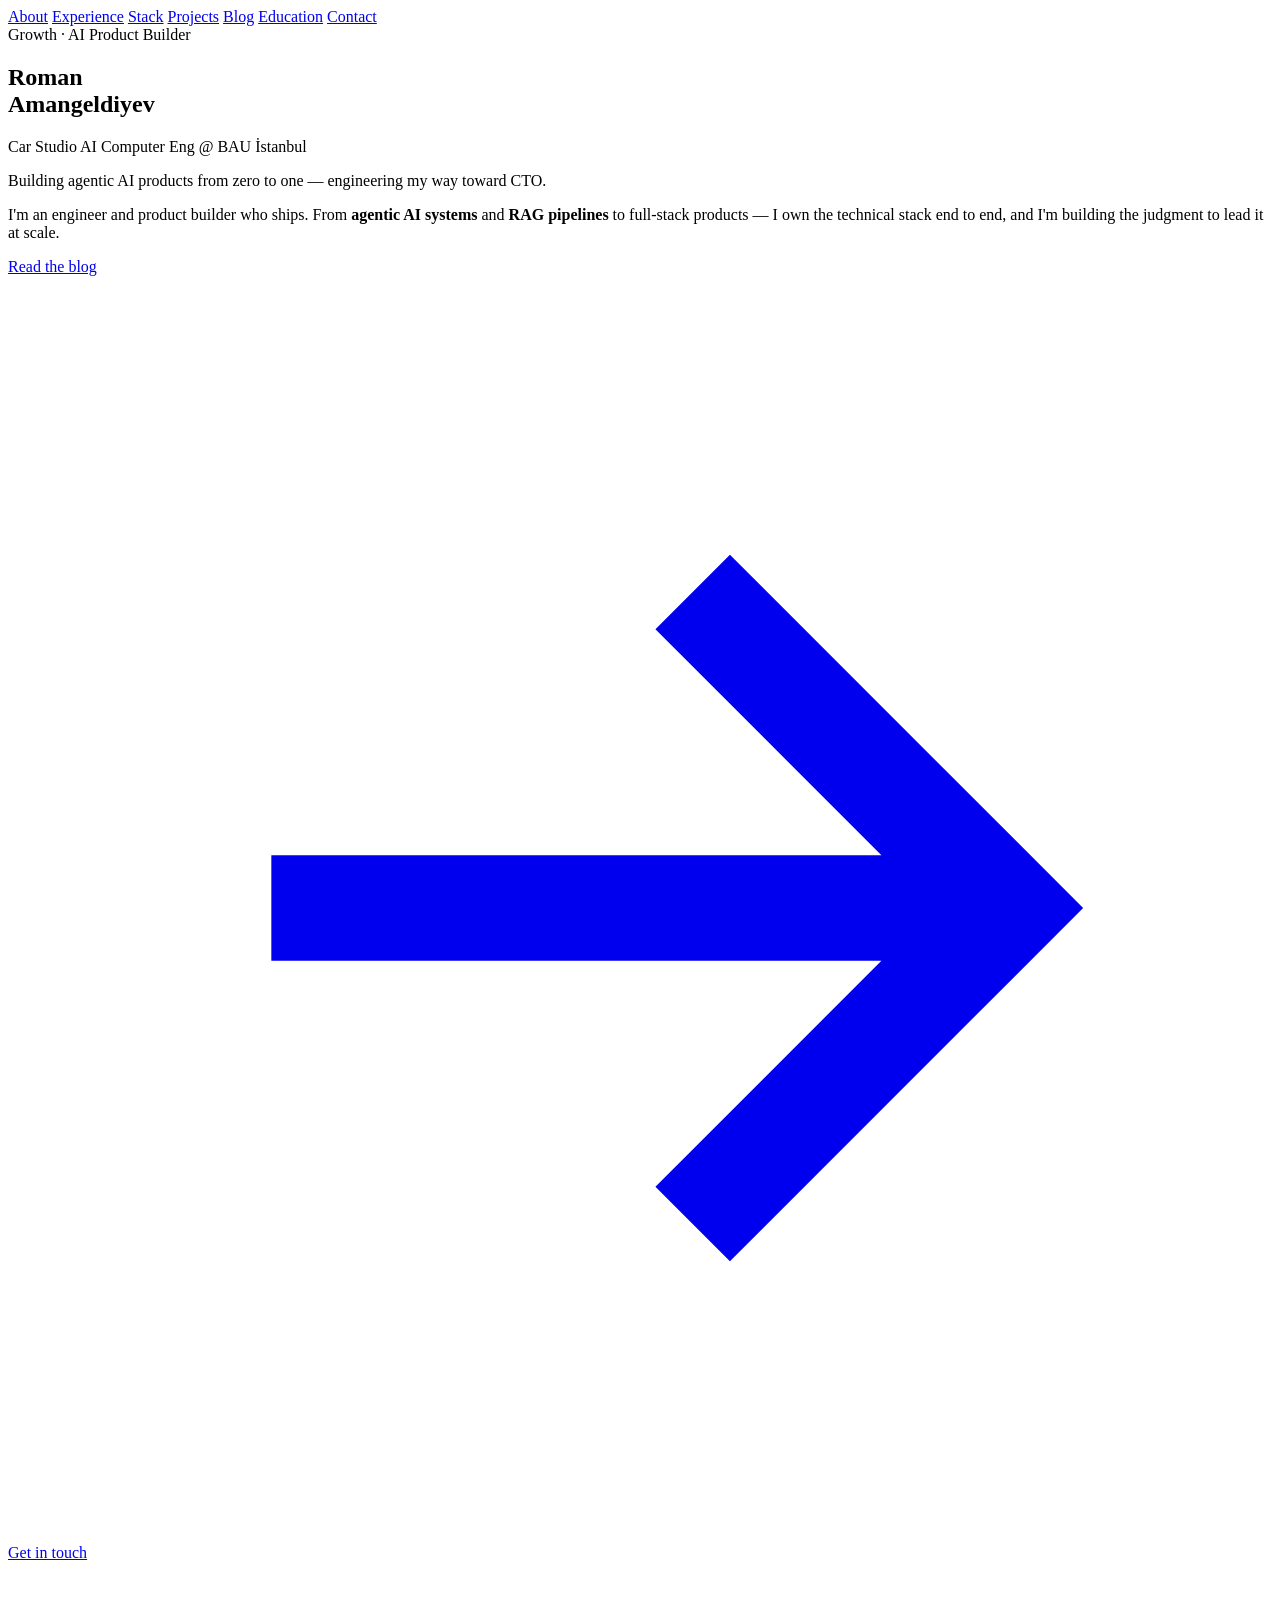
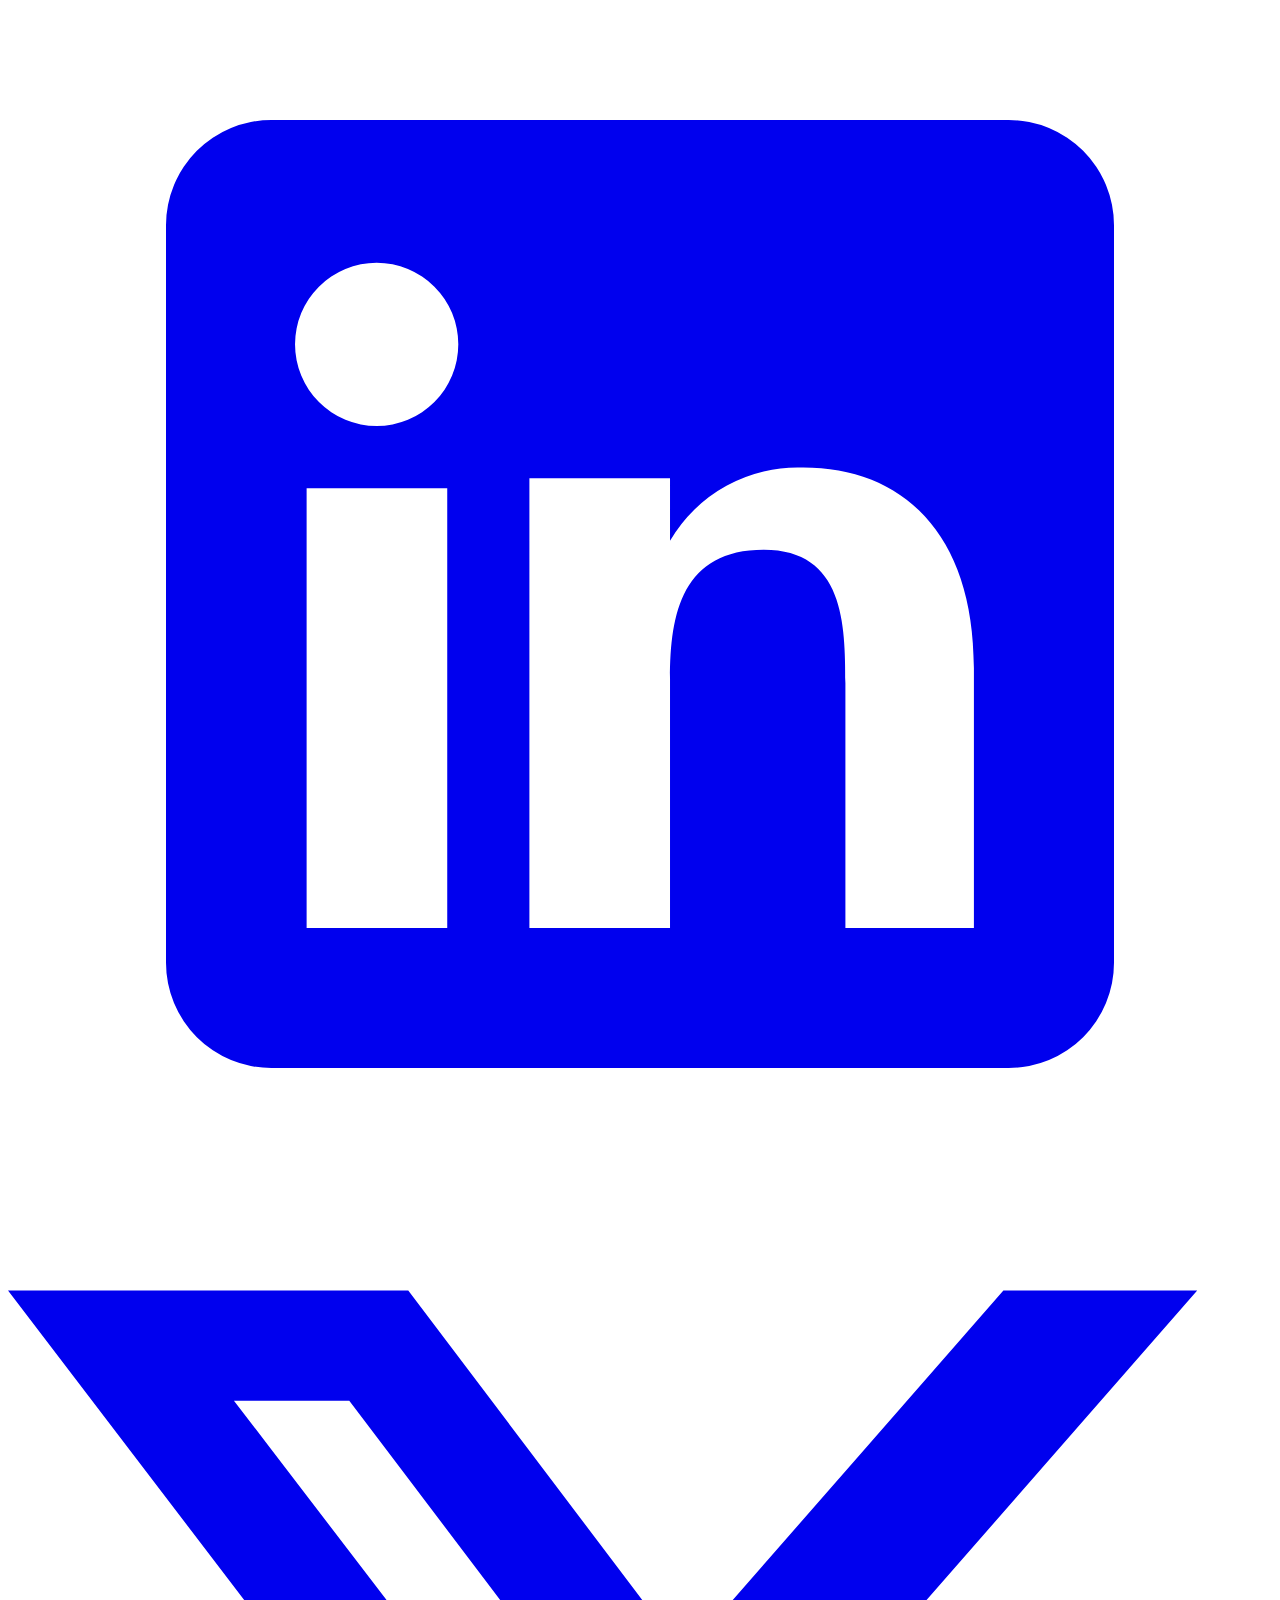
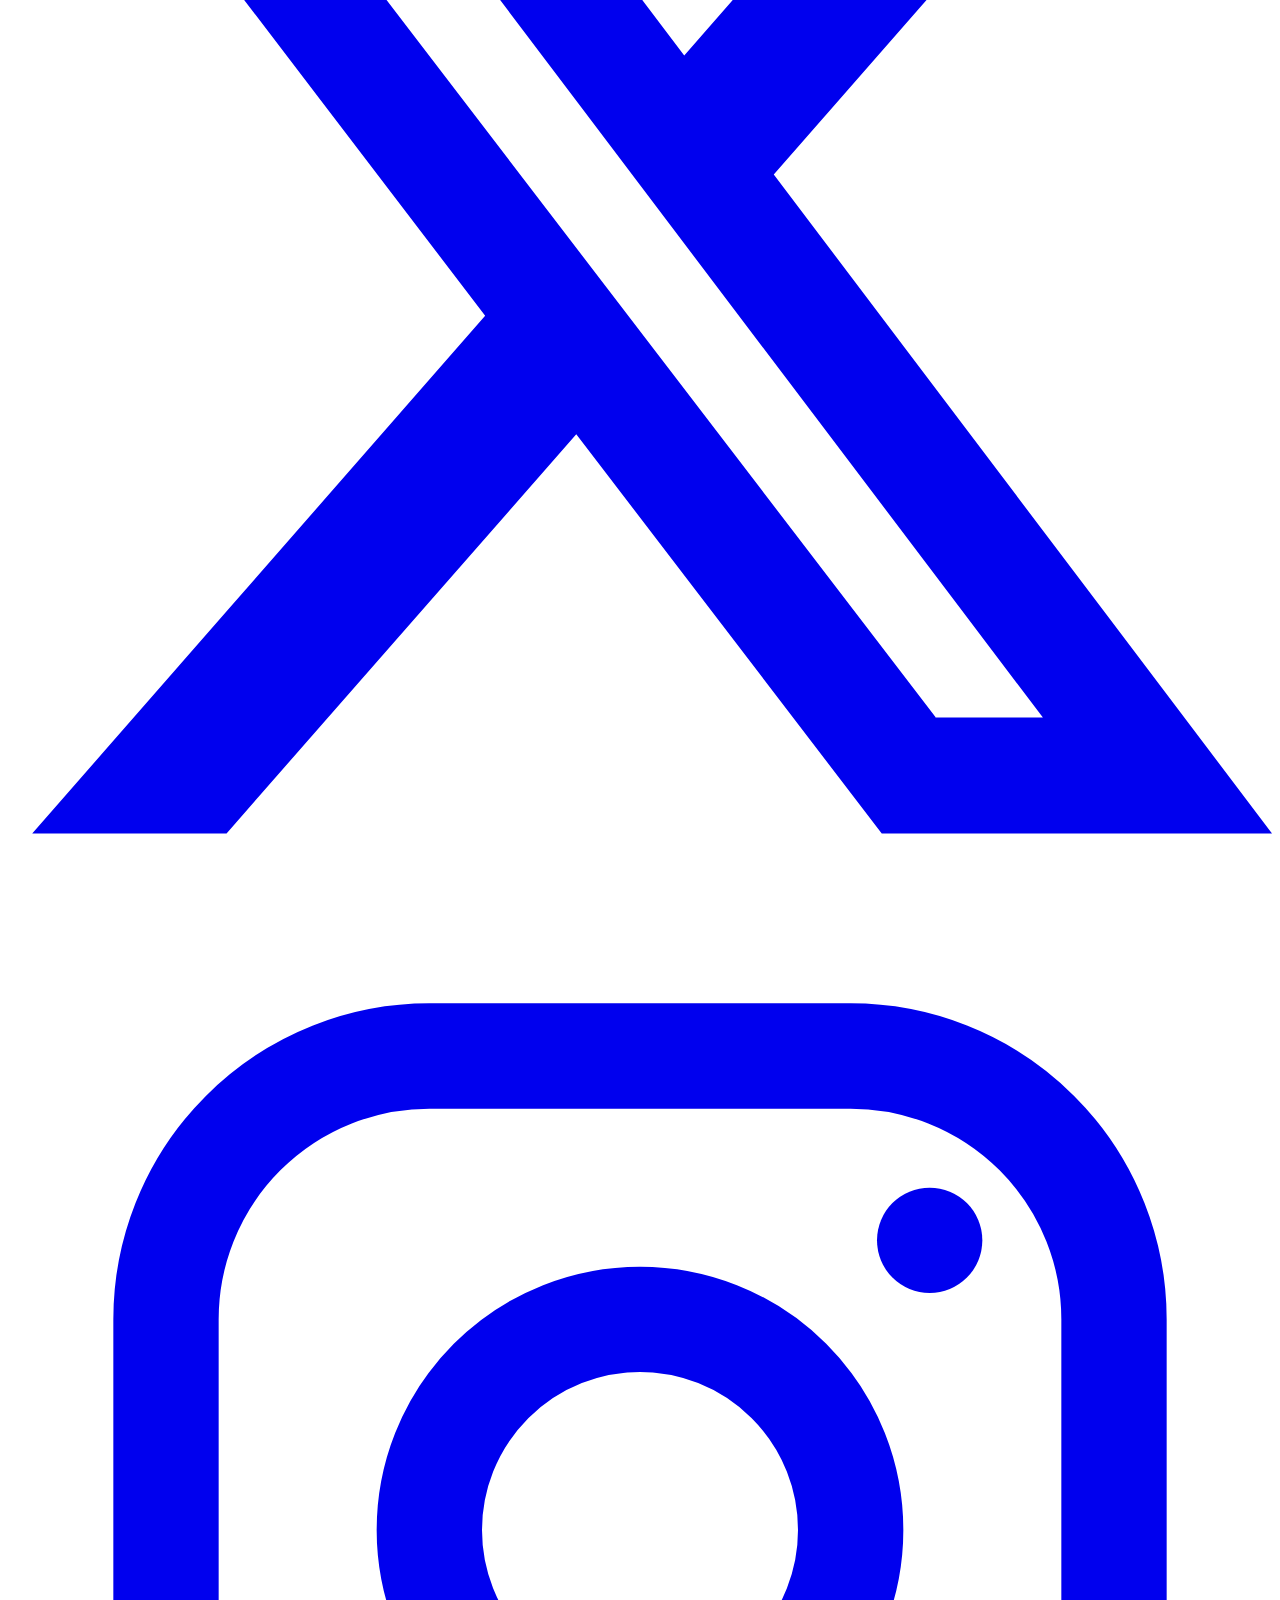
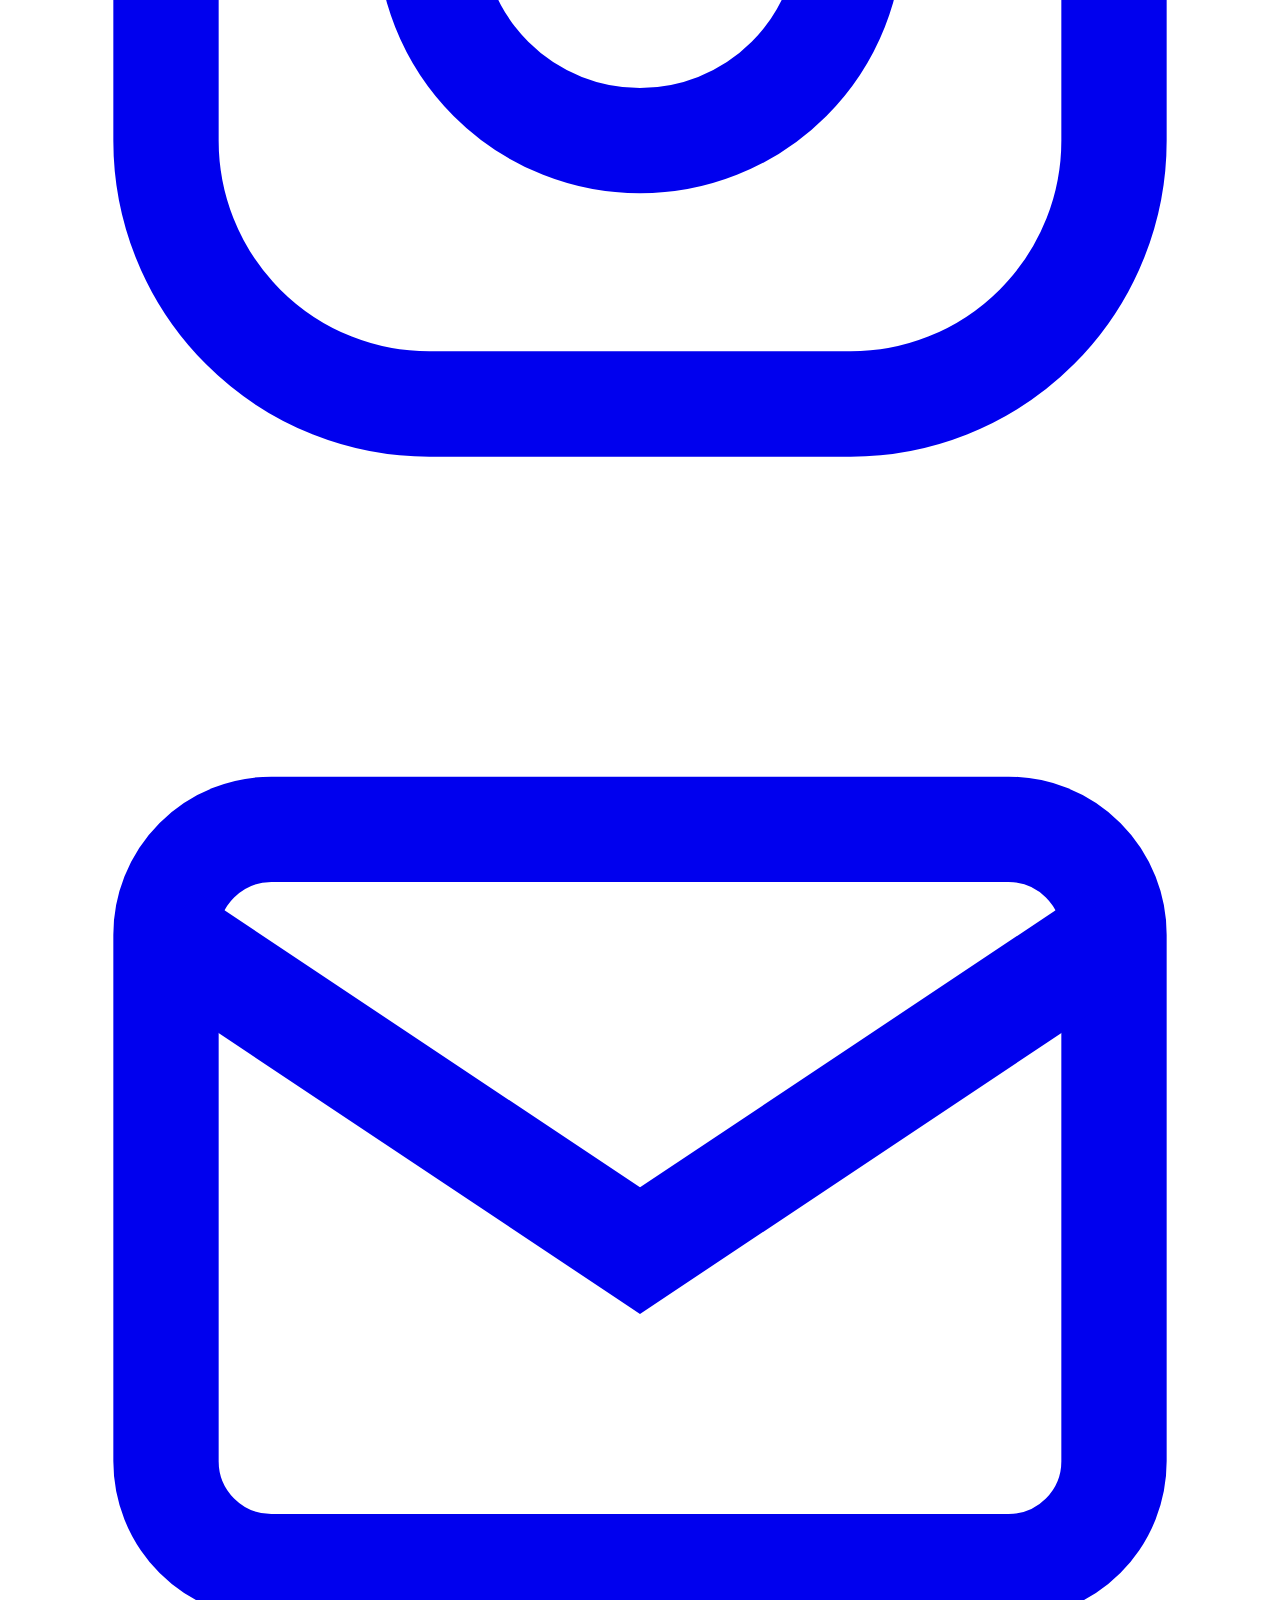
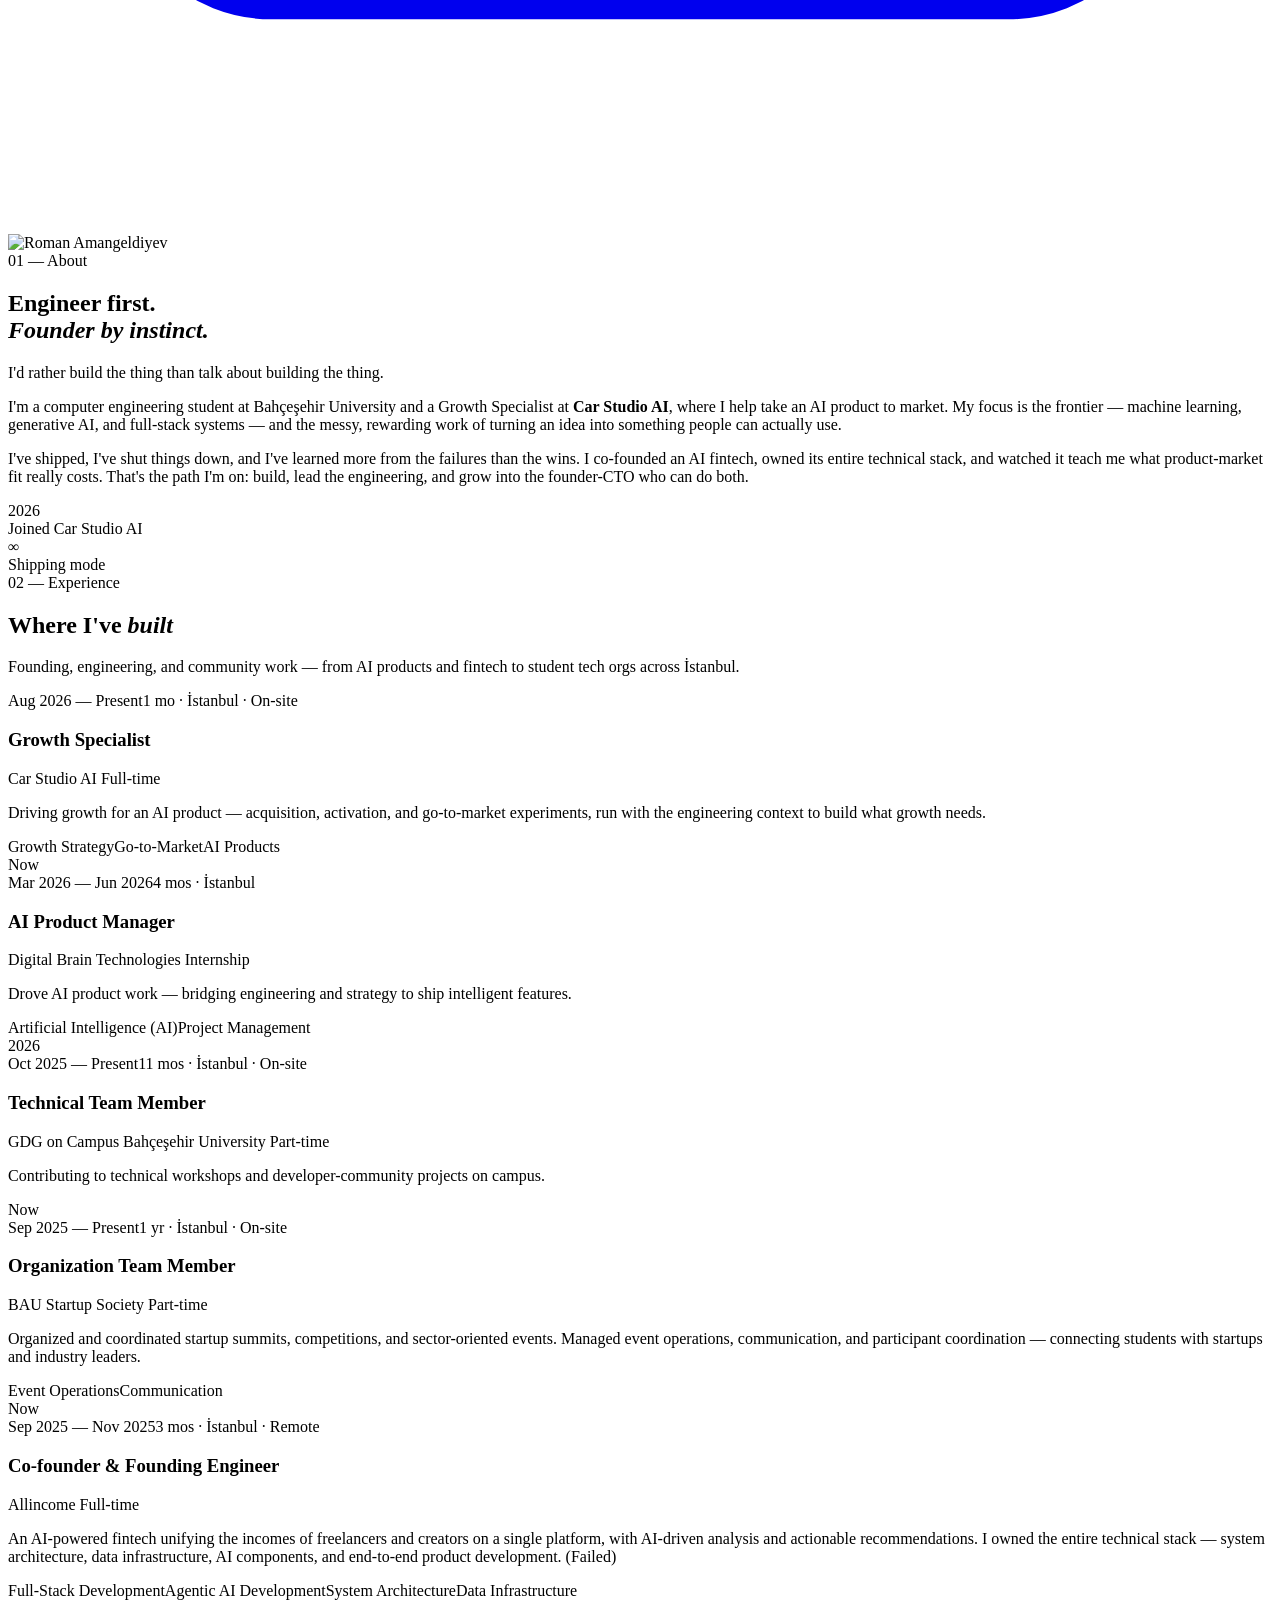
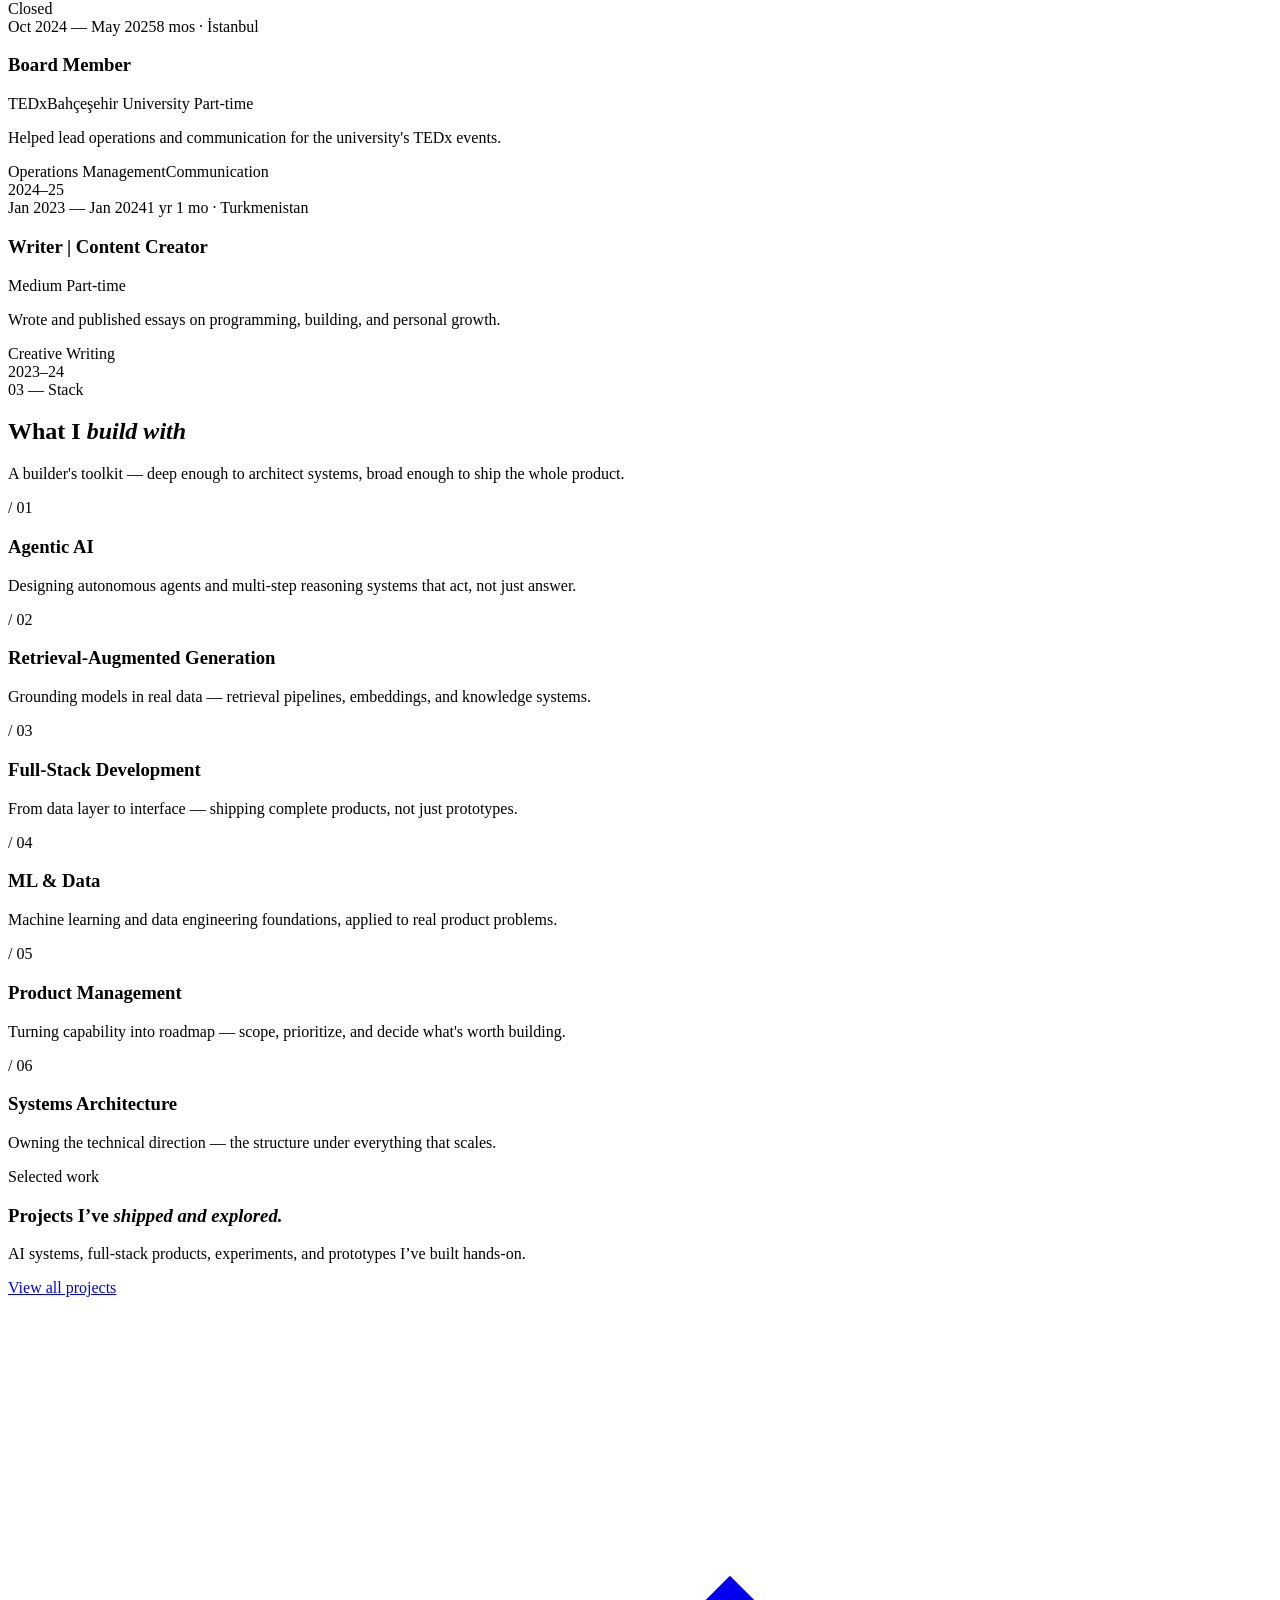
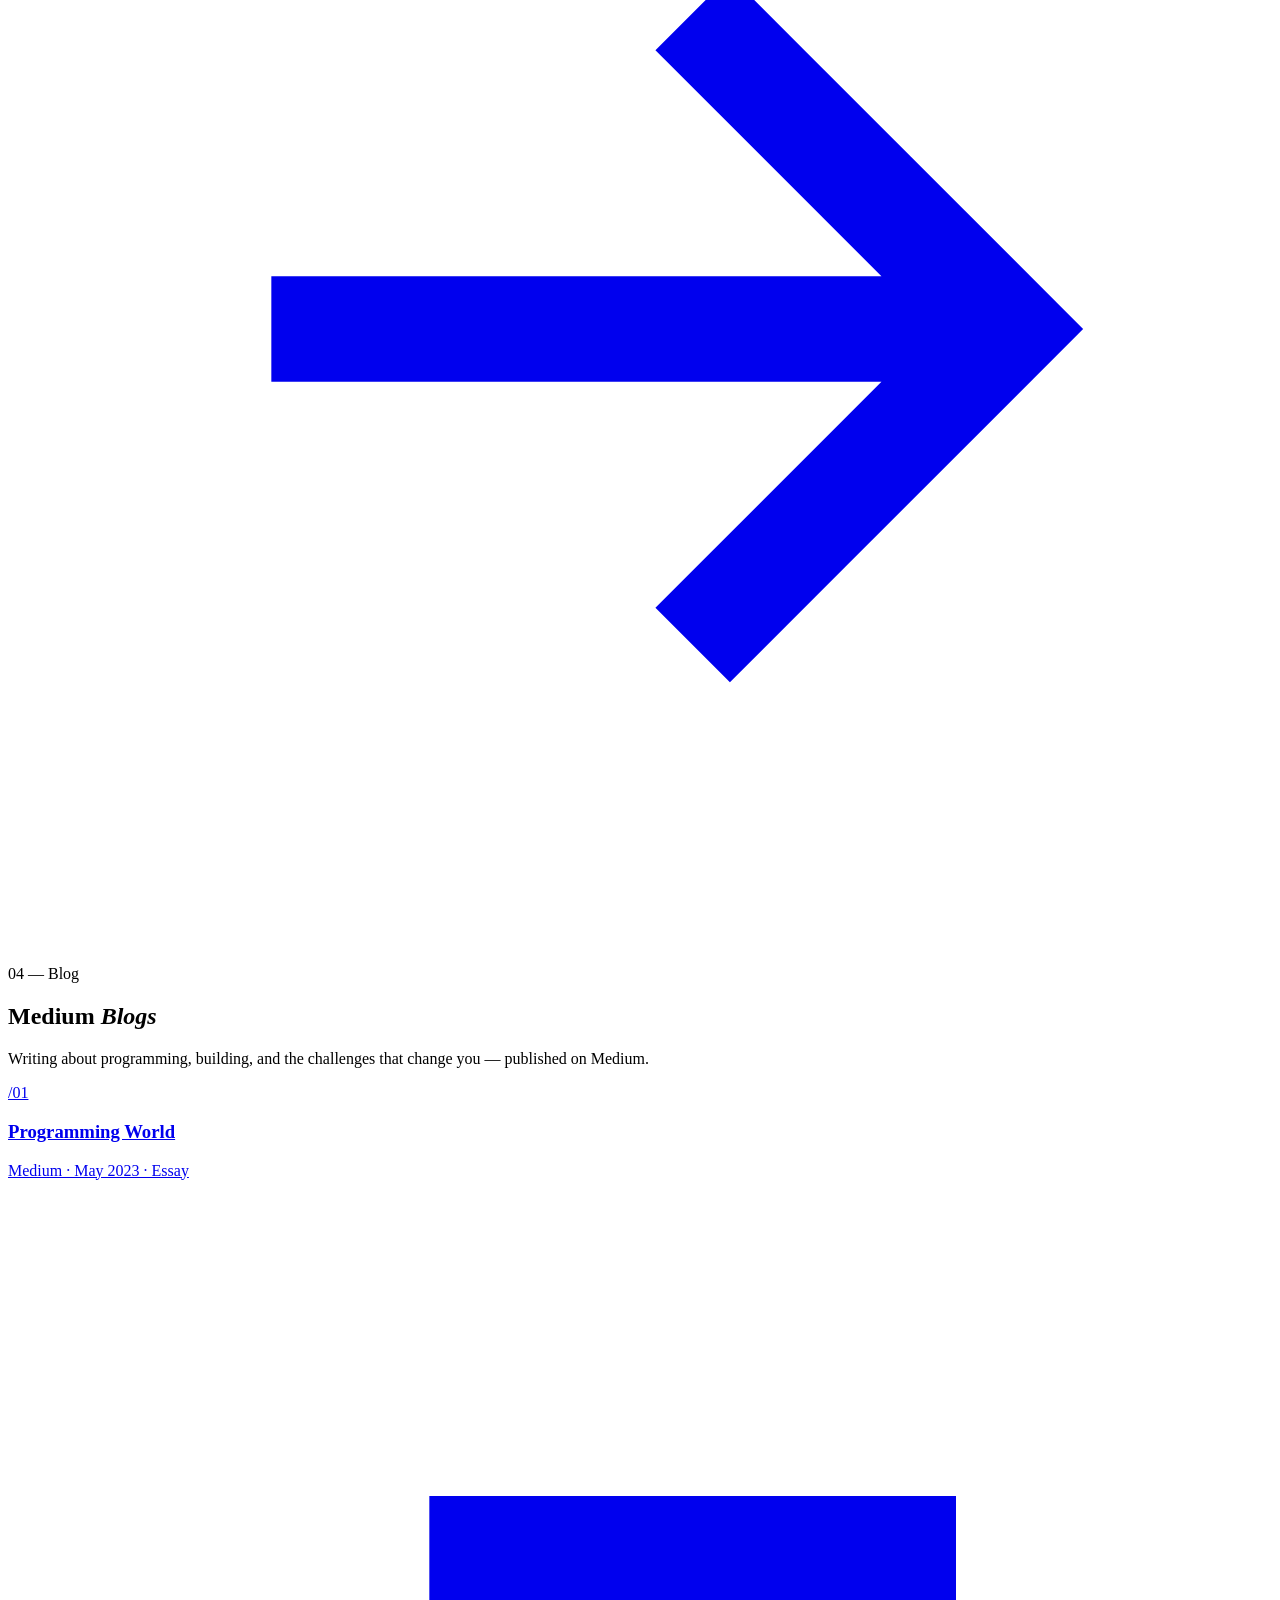
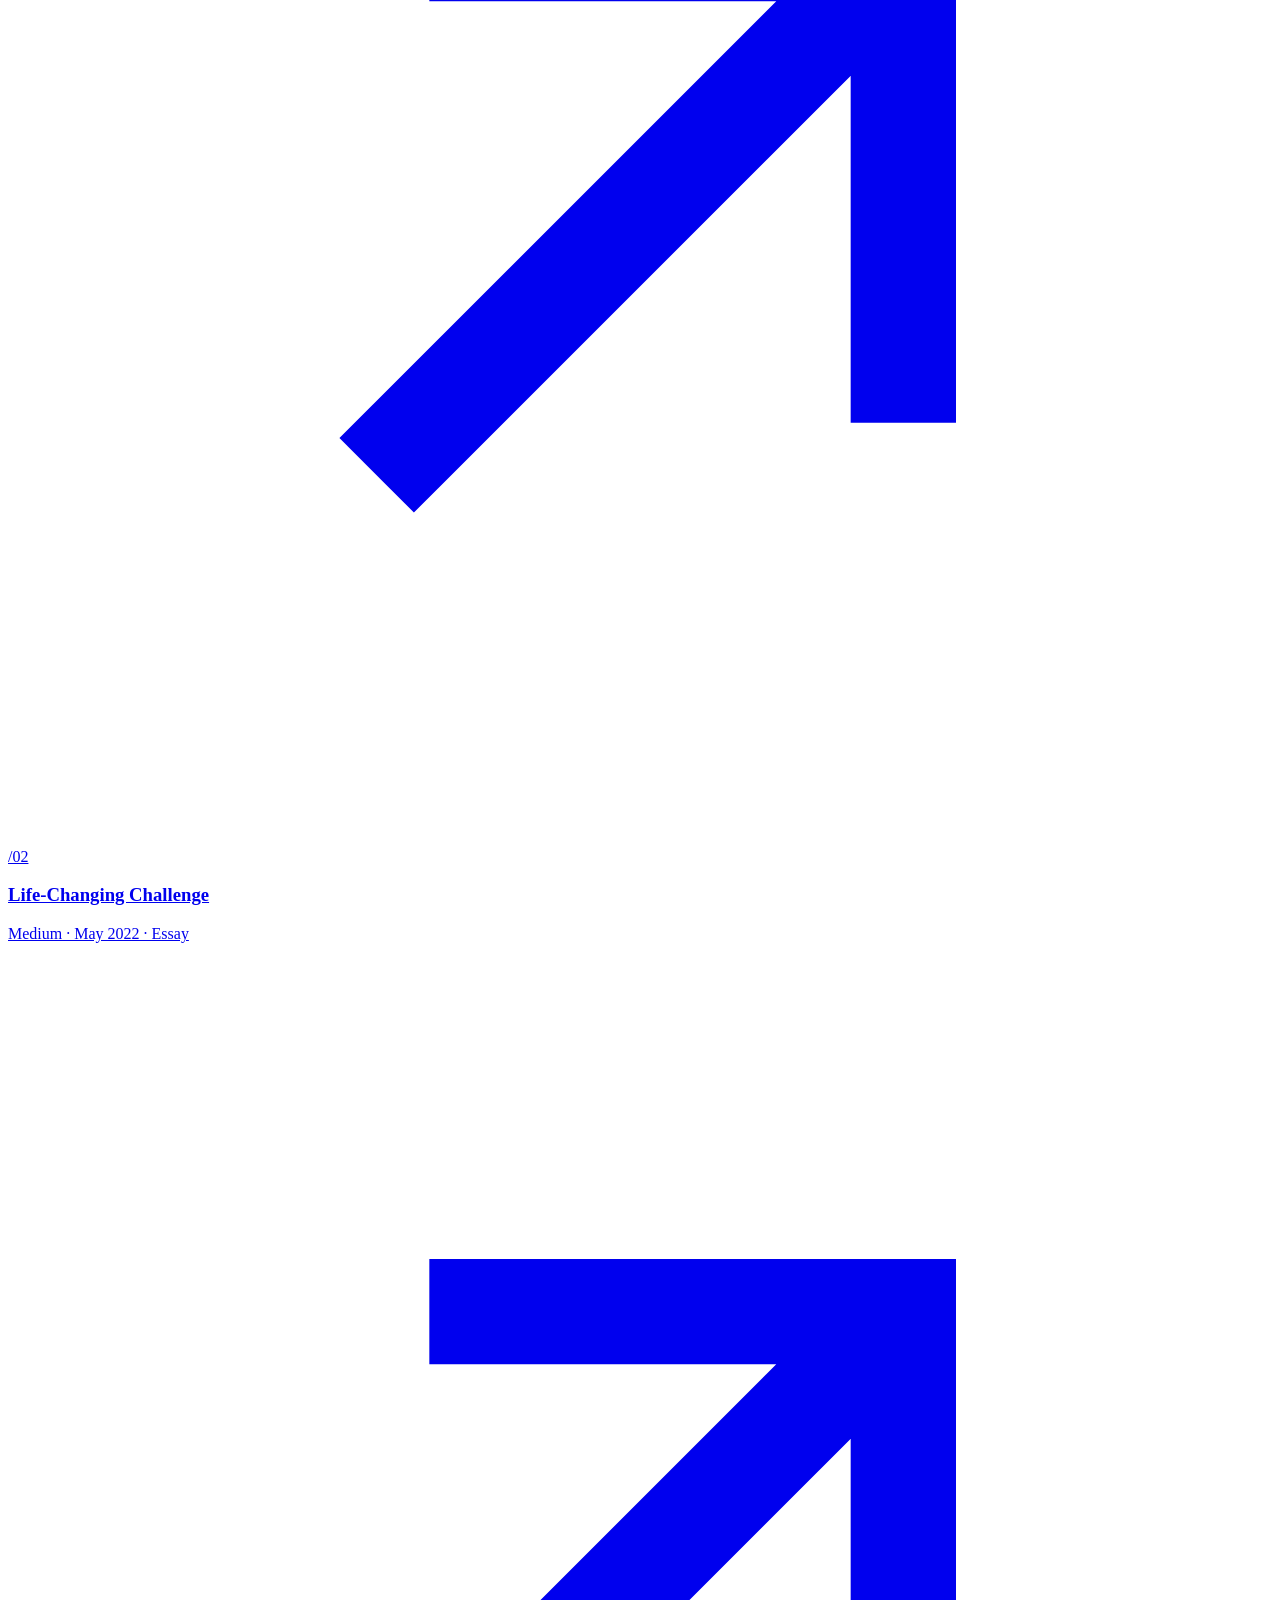
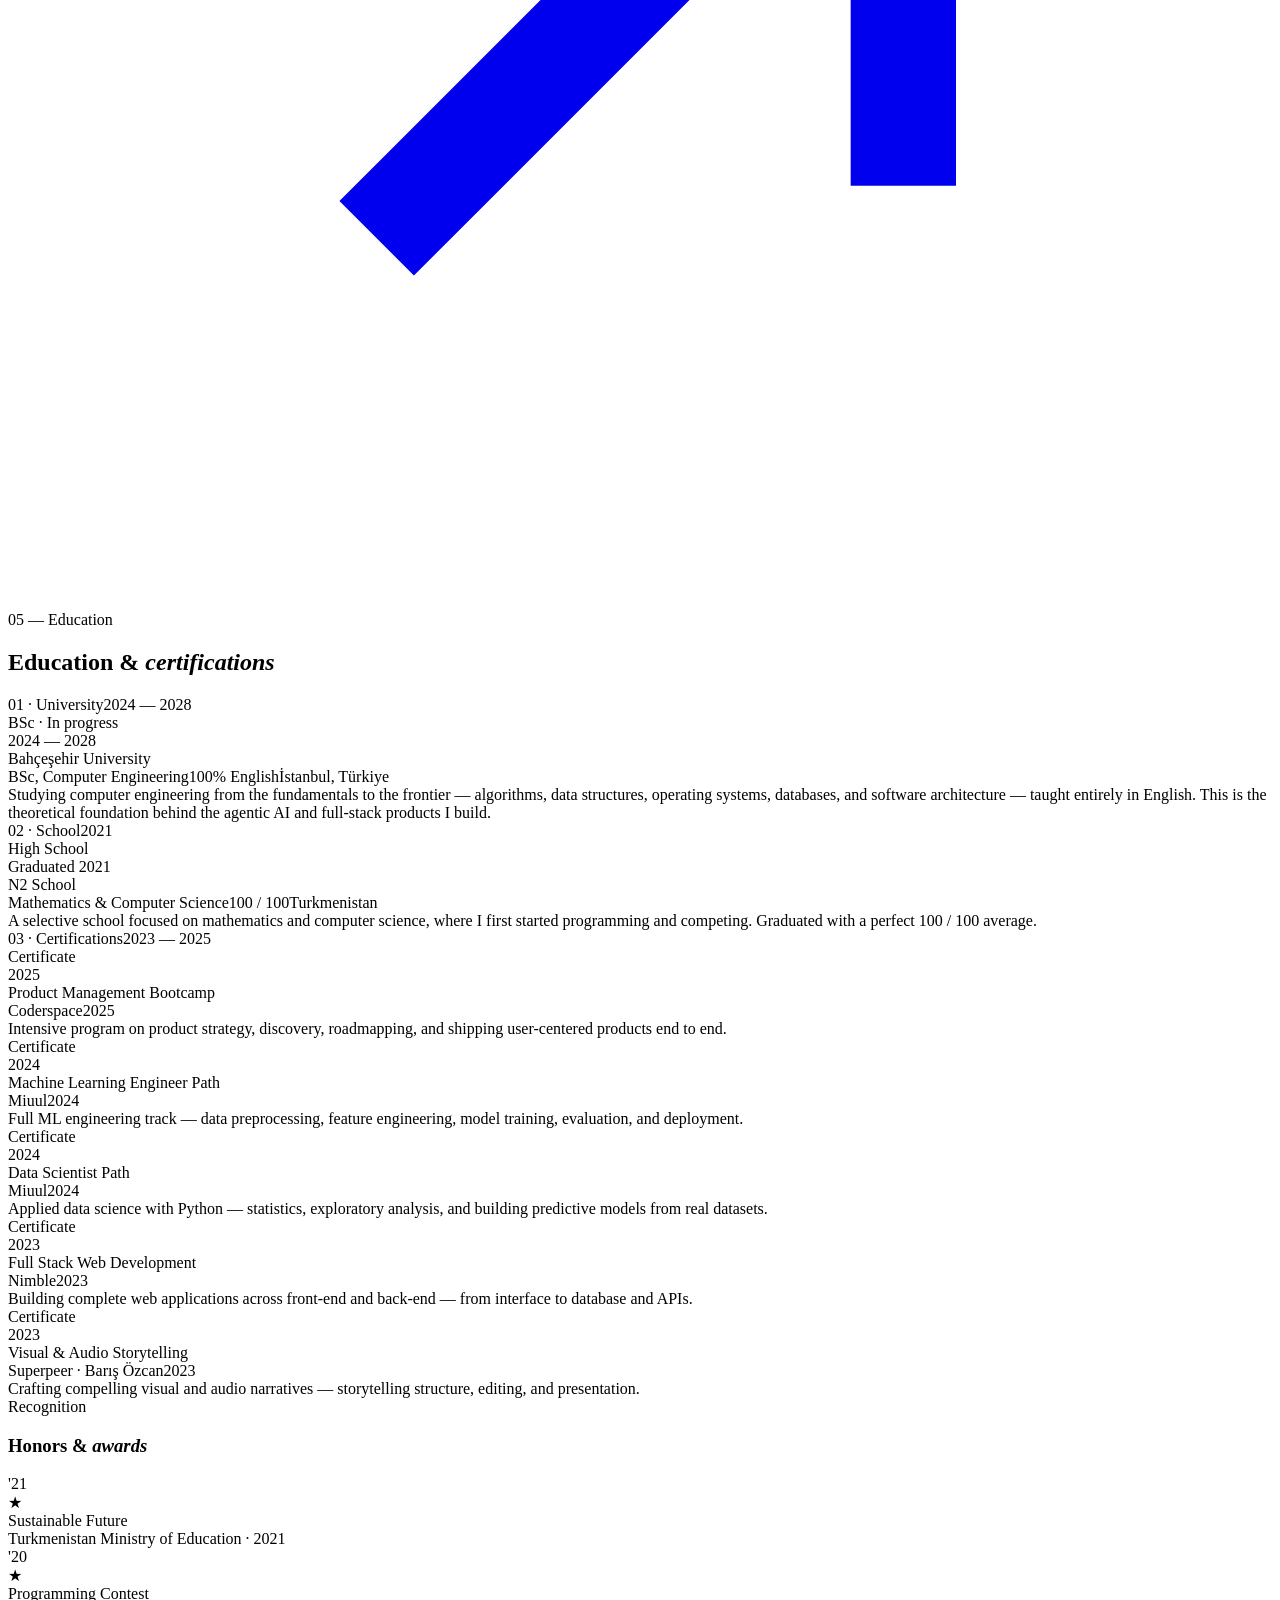
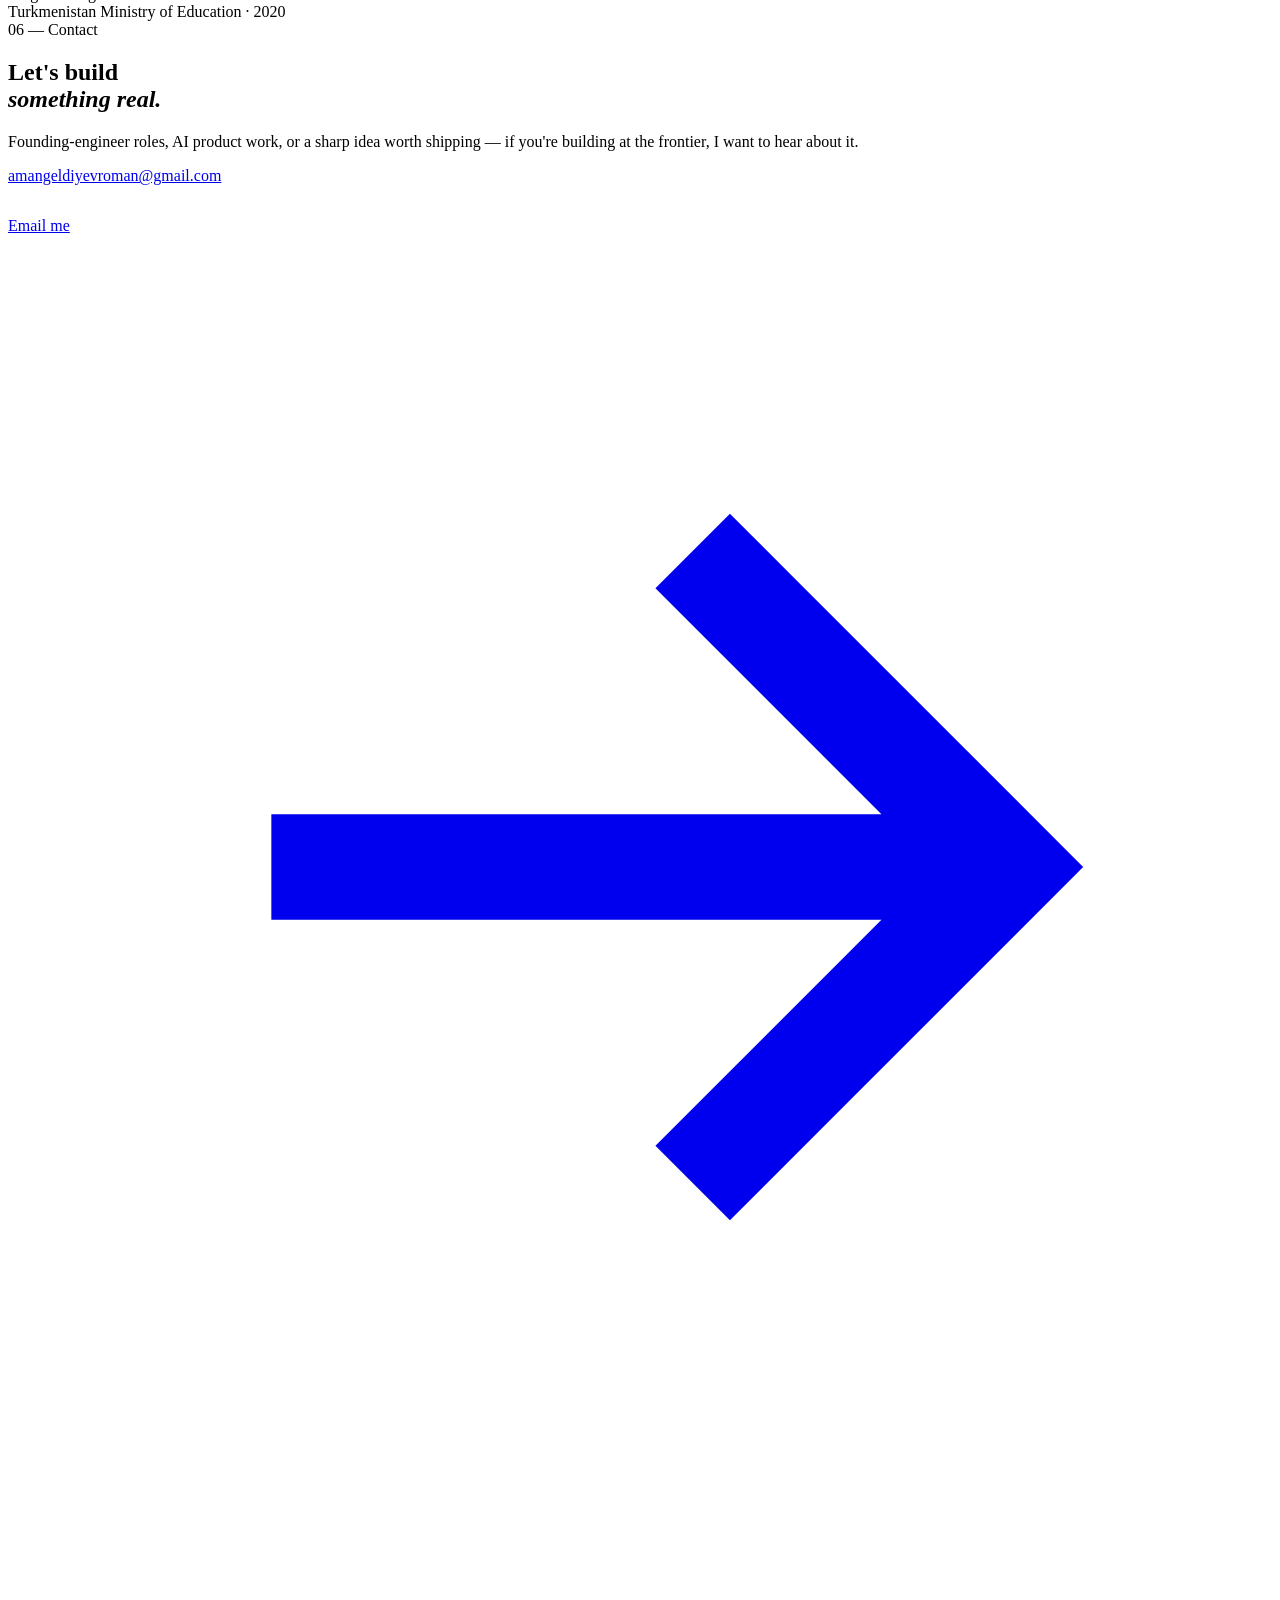
==== index.html @ 96edb6a6 "Add featured projects showcase to homepage" ====
<!DOCTYPE html>
<html lang="en" data-theme="ink">
<head>
<meta charset="UTF-8" />
<meta name="viewport" content="width=device-width, initial-scale=1.0" />
<title>Roman Amangeldiyev — AI Product Builder &amp; Growth</title>
<meta name="description" content="Roman Amangeldiyev — Growth Specialist at Car Studio AI and computer engineering student building agentic AI products from zero to one." />
<link rel="icon" type="image/svg+xml" href="assets/favicon.svg" />
<!-- SEO -->
<link rel="canonical" href="https://romanamangeldiyev.com/" />
<meta name="robots" content="index, follow" />
<meta name="author" content="Roman Amangeldiyev" />
<meta name="google-site-verification" content="Z0dlV5sCwQTFWwFZpipn6gQgQGacBdBtWV0O-WYoceY" />
<meta name="theme-color" content="#100F0C" />
<!-- Open Graph -->
<meta property="og:type" content="website" />
<meta property="og:locale" content="en_US" />
<meta property="og:url" content="https://romanamangeldiyev.com/" />
<meta property="og:site_name" content="Roman Amangeldiyev" />
<meta property="og:title" content="Roman Amangeldiyev — AI Product Builder &amp; Growth" />
<meta property="og:description" content="Growth Specialist at Car Studio AI, building agentic AI products from zero to one — engineering my way toward CTO." />
<meta property="og:image" content="https://romanamangeldiyev.com/assets/og-image.jpg" />
<meta property="og:image:width" content="1200" />
<meta property="og:image:height" content="630" />
<meta property="og:image:alt" content="Roman Amangeldiyev — AI Product Builder &amp; Growth" />
<meta name="twitter:card" content="summary_large_image" />
<meta name="twitter:title" content="Roman Amangeldiyev — AI Product Builder &amp; Growth" />
<meta name="twitter:description" content="Growth Specialist at Car Studio AI, building agentic AI products from zero to one." />
<meta name="twitter:image" content="https://romanamangeldiyev.com/assets/og-image.jpg" />
<meta name="twitter:image:alt" content="Roman Amangeldiyev — AI Product Builder &amp; Growth" />
<link rel="preconnect" href="https://fonts.googleapis.com">
<link rel="preconnect" href="https://fonts.gstatic.com" crossorigin>
<link href="https://fonts.googleapis.com/css2?family=Newsreader:ital,opsz,wght@0,6..72,300;0,6..72,400;0,6..72,500;0,6..72,600;1,6..72,300;1,6..72,400;1,6..72,500&amp;family=Space+Grotesk:wght@400;500;600;700&amp;family=JetBrains+Mono:wght@400;500;600&amp;display=swap" rel="stylesheet">
<link rel="stylesheet" href="styles.css" />
<script>document.documentElement.classList.add('js');</script>
<script type="application/ld+json">
{
  "@context": "https://schema.org",
  "@graph": [
    {
      "@type": "WebSite",
      "@id": "https://romanamangeldiyev.com/#website",
      "url": "https://romanamangeldiyev.com/",
      "name": "Roman Amangeldiyev",
      "publisher": { "@id": "https://romanamangeldiyev.com/#person" },
      "inLanguage": "en"
    },
    {
      "@type": "Person",
      "@id": "https://romanamangeldiyev.com/#person",
      "name": "Roman Amangeldiyev",
      "url": "https://romanamangeldiyev.com/",
      "image": "https://romanamangeldiyev.com/assets/roman-portrait-cutout.png",
      "jobTitle": "Growth Specialist",
      "email": "amangeldiyevroman@gmail.com",
      "worksFor": {
        "@type": "Organization",
        "name": "Car Studio AI"
      },
      "affiliation": {
        "@type": "CollegeOrUniversity",
        "name": "Bahçeşehir University"
      },
      "address": {
        "@type": "PostalAddress",
        "addressLocality": "Istanbul",
        "addressCountry": "TR"
      },
      "knowsAbout": ["Agentic AI", "Retrieval-Augmented Generation", "Machine Learning", "Full-Stack Development", "Product Management", "Growth Strategy", "Systems Architecture"],
      "sameAs": [
        "https://www.linkedin.com/in/roman-amangeldiyev/",
        "https://x.com/romangeldiyev",
        "https://www.instagram.com/romanamangeldiyev/",
        "https://github.com/romanamangeldiyev",
        "https://medium.com/@romanamangeldiev",
        "https://medium.com/@tmprogrammer"
      ]
    }
  ]
}
</script>
</head>
<body>

<header class="nav" id="nav">
  <div class="wrap nav-inner">
    <nav class="navlinks">
      <a href="#about">About</a>
      <a href="#experience">Experience</a>
      <a href="#stack">Stack</a>
      <a href="projects.html">Projects</a>
      <a href="#writing">Blog</a>
      <a href="#credentials">Education</a>
      <a href="#contact">Contact</a>
    </nav>
  </div>
</header>

<main id="top">

  <!-- HERO -->
  <section class="hero" style="border-top:none;">
    <div class="wrap">
      <div class="hero-grid">
        <div class="hero-text">
          <div class="kicker-row reveal">
            <span class="mono">Growth · AI Product Builder</span>
            <span class="ln"></span>
          </div>
          <h1 class="name reveal">Roman<br><span class="last">Amangeldiyev</span></h1>
          <div class="role-line reveal">
            <span class="chip">Car Studio AI</span>
            <span class="sep"></span>
            <span class="chip">Computer Eng @ BAU</span>
            <span class="sep"></span>
            <span class="chip">İstanbul</span>
          </div>
          <p class="statement reveal">Building agentic AI products from zero to one — engineering my way toward CTO.</p>
          <p class="lead reveal">I'm an engineer and product builder who ships. From <b>agentic AI systems</b> and <b>RAG pipelines</b> to full-stack products — I own the technical stack end to end, and I'm building the judgment to lead it at scale.</p>
          <div class="cta-row reveal">
            <a class="btn" href="#writing"><span>Read the blog</span> <svg viewBox="0 0 24 24" fill="none" stroke="currentColor" stroke-width="2"><path d="M5 12h14M13 6l6 6-6 6"/></svg></a>
            <a class="btn ghost" href="#contact">Get in touch</a>
            <a class="btn ghost" id="cvBtnHero" href="#" target="_blank" rel="noopener" hidden><span>View CV</span> <svg viewBox="0 0 24 24" fill="none" stroke="currentColor" stroke-width="2"><path d="M12 3v12M7 10l5 5 5-5M5 21h14"/></svg></a>
            <div class="socials">
              <a class="soc" href="https://www.linkedin.com/in/roman-amangeldiyev/" target="_blank" rel="noopener" aria-label="LinkedIn"><svg viewBox="0 0 24 24" fill="currentColor"><path d="M19 3a2 2 0 0 1 2 2v14a2 2 0 0 1-2 2H5a2 2 0 0 1-2-2V5a2 2 0 0 1 2-2h14zM8.34 18.34V9.99H5.67v8.35h2.67zM7 8.81a1.55 1.55 0 1 0 0-3.1 1.55 1.55 0 0 0 0 3.1zm11.34 9.53v-4.93c0-2.6-1.39-3.81-3.24-3.81a2.8 2.8 0 0 0-2.53 1.39v-1.19h-2.67v8.54h2.67v-4.73c0-1.25.24-2.45 1.78-2.45 1.53 0 1.55 1.43 1.55 2.53v4.65h2.84z"/></svg></a>
              <a class="soc" href="https://x.com/romangeldiyev" target="_blank" rel="noopener" aria-label="X"><svg viewBox="0 0 24 24" fill="currentColor"><path d="M18.9 1.15h3.68l-8.04 9.19L24 22.85h-7.41l-5.8-7.58-6.64 7.58H.46l8.6-9.83L0 1.15h7.6l5.24 6.93 6.06-6.93zm-1.29 19.5h2.04L6.48 3.24H4.29l13.32 17.4z"/></svg></a>
              <a class="soc" href="https://www.instagram.com/romanamangeldiyev/" target="_blank" rel="noopener" aria-label="Instagram"><svg viewBox="0 0 24 24" fill="none" stroke="currentColor" stroke-width="2"><rect x="3" y="3" width="18" height="18" rx="5"/><circle cx="12" cy="12" r="4"/><circle cx="17.5" cy="6.5" r="1" fill="currentColor" stroke="none"/></svg></a>
              <a class="soc" href="mailto:amangeldiyevroman@gmail.com" aria-label="Email"><svg viewBox="0 0 24 24" fill="none" stroke="currentColor" stroke-width="2"><rect x="3" y="5" width="18" height="14" rx="2"/><path d="m3 7 9 6 9-6"/></svg></a>
            </div>
          </div>
        </div>
        <div class="portrait reveal">
          <div class="frame">
            <img src="assets/roman-portrait-cutout.png" width="760" height="950" alt="Roman Amangeldiyev" fetchpriority="high" decoding="async" onload="this.closest('.portrait').classList.add('img-loaded')" />
          </div>
        </div>
      </div>
    </div>
  </section>

  <!-- ABOUT -->
  <section id="about">
    <div class="wrap">
      <div class="sec-head reveal">
        <div class="sec-num">01 — About</div>
        <div>
          <h2 class="sec-title">Engineer first.<br><em>Founder by instinct.</em></h2>
        </div>
      </div>
      <div class="about-grid">
        <div class="sec-num reveal" style="opacity:.0;"></div>
        <div class="about-body">
          <p class="pullquote reveal">I'd rather build the thing than talk about building the thing.</p>
          <p class="reveal">I'm a computer engineering student at Bahçeşehir University and a Growth Specialist at <b style="color:var(--ink)">Car Studio AI</b>, where I help take an AI product to market. My focus is the frontier — machine learning, generative AI, and full-stack systems — and the messy, rewarding work of turning an idea into something people can actually use.</p>
          <p class="reveal">I've shipped, I've shut things down, and I've learned more from the failures than the wins. I co-founded an AI fintech, owned its entire technical stack, and watched it teach me what product-market fit really costs. That's the path I'm on: build, lead the engineering, and grow into the founder-CTO who can do both.</p>
          <div class="facts reveal">
            <div class="fact"><div class="n">2026</div><div class="l">Joined Car Studio AI</div></div>
            <div class="fact"><div class="n">∞</div><div class="l">Shipping mode</div></div>
          </div>
        </div>
      </div>
    </div>
  </section>

  <!-- EXPERIENCE -->
  <section id="experience">
    <div class="wrap">
      <div class="sec-head reveal">
        <div class="sec-num">02 — Experience</div>
        <div>
          <h2 class="sec-title">Where I've <em>built</em></h2>
          <p class="sec-intro">Founding, engineering, and community work — from AI products and fintech to student tech orgs across İstanbul.</p>
        </div>
      </div>
      <div class="work-list">

        <div class="role reveal">
          <div class="when">Aug 2026 — Present<span class="yrs">1 mo · İstanbul · On-site</span></div>
          <div class="main">
            <h3>Growth Specialist</h3>
            <div class="org">Car Studio AI <span class="badge">Full-time</span></div>
            <p class="desc">Driving growth for an AI product — acquisition, activation, and go-to-market experiments, run with the engineering context to build what growth needs.</p>
            <div class="tags"><span>Growth Strategy</span><span>Go-to-Market</span><span>AI Products</span></div>
          </div>
          <div class="stamp">Now</div>
        </div>

        <div class="role reveal">
          <div class="when">Mar 2026 — Jun 2026<span class="yrs">4 mos · İstanbul</span></div>
          <div class="main">
            <h3>AI Product Manager</h3>
            <div class="org">Digital Brain Technologies <span class="badge">Internship</span></div>
            <p class="desc">Drove AI product work — bridging engineering and strategy to ship intelligent features.</p>
            <div class="tags"><span>Artificial Intelligence (AI)</span><span>Project Management</span></div>
          </div>
          <div class="stamp muted">2026</div>
        </div>

        <div class="role reveal">
          <div class="when">Oct 2025 — Present<span class="yrs">11 mos · İstanbul · On-site</span></div>
          <div class="main">
            <h3>Technical Team Member</h3>
            <div class="org">GDG on Campus Bahçeşehir University <span class="badge">Part-time</span></div>
            <p class="desc">Contributing to technical workshops and developer-community projects on campus.</p>
          </div>
          <div class="stamp">Now</div>
        </div>

        <div class="role reveal">
          <div class="when">Sep 2025 — Present<span class="yrs">1 yr · İstanbul · On-site</span></div>
          <div class="main">
            <h3>Organization Team Member</h3>
            <div class="org">BAU Startup Society <span class="badge">Part-time</span></div>
            <p class="desc">Organized and coordinated startup summits, competitions, and sector-oriented events. Managed event operations, communication, and participant coordination — connecting students with startups and industry leaders.</p>
            <div class="tags"><span>Event Operations</span><span>Communication</span></div>
          </div>
          <div class="stamp">Now</div>
        </div>

        <div class="role reveal">
          <div class="when">Sep 2025 — Nov 2025<span class="yrs">3 mos · İstanbul · Remote</span></div>
          <div class="main">
            <h3>Co-founder &amp; Founding Engineer</h3>
            <div class="org">Allincome <span class="badge">Full-time</span></div>
            <p class="desc">An AI-powered fintech unifying the incomes of freelancers and creators on a single platform, with AI-driven analysis and actionable recommendations. I owned the entire technical stack — system architecture, data infrastructure, AI components, and end-to-end product development. (Failed)</p>
            <div class="tags"><span>Full-Stack Development</span><span>Agentic AI Development</span><span>System Architecture</span><span>Data Infrastructure</span></div>
          </div>
          <div class="stamp muted">Closed</div>
        </div>

        <div class="role reveal">
          <div class="when">Oct 2024 — May 2025<span class="yrs">8 mos · İstanbul</span></div>
          <div class="main">
            <h3>Board Member</h3>
            <div class="org">TEDxBahçeşehir University <span class="badge">Part-time</span></div>
            <p class="desc">Helped lead operations and communication for the university's TEDx events.</p>
            <div class="tags"><span>Operations Management</span><span>Communication</span></div>
          </div>
          <div class="stamp muted">2024–25</div>
        </div>

        <div class="role reveal">
          <div class="when">Jan 2023 — Jan 2024<span class="yrs">1 yr 1 mo · Turkmenistan</span></div>
          <div class="main">
            <h3>Writer | Content Creator</h3>
            <div class="org">Medium <span class="badge">Part-time</span></div>
            <p class="desc">Wrote and published essays on programming, building, and personal growth.</p>
            <div class="tags"><span>Creative Writing</span></div>
          </div>
          <div class="stamp muted">2023–24</div>
        </div>

      </div>
    </div>
  </section>

  <!-- STACK -->
  <section id="stack">
    <div class="wrap">
      <div class="sec-head reveal">
        <div class="sec-num">03 — Stack</div>
        <div>
          <h2 class="sec-title">What I <em>build with</em></h2>
          <p class="sec-intro">A builder's toolkit — deep enough to architect systems, broad enough to ship the whole product.</p>
        </div>
      </div>
      <div class="stack-grid">
        <div class="sec-num reveal" style="opacity:0;"></div>
        <div>
          <div class="cap-grid reveal">
            <div class="cap"><div class="ci">/ 01</div><h3>Agentic AI</h3><p>Designing autonomous agents and multi-step reasoning systems that act, not just answer.</p></div>
            <div class="cap"><div class="ci">/ 02</div><h3>Retrieval-Augmented Generation</h3><p>Grounding models in real data — retrieval pipelines, embeddings, and knowledge systems.</p></div>
            <div class="cap"><div class="ci">/ 03</div><h3>Full-Stack Development</h3><p>From data layer to interface — shipping complete products, not just prototypes.</p></div>
            <div class="cap"><div class="ci">/ 04</div><h3>ML &amp; Data</h3><p>Machine learning and data engineering foundations, applied to real product problems.</p></div>
            <div class="cap"><div class="ci">/ 05</div><h3>Product Management</h3><p>Turning capability into roadmap — scope, prioritize, and decide what's worth building.</p></div>
            <div class="cap"><div class="ci">/ 06</div><h3>Systems Architecture</h3><p>Owning the technical direction — the structure under everything that scales.</p></div>
          </div>

          <div class="project-showcase reveal">
            <div class="project-showcase-head">
              <div>
                <div class="mono">Selected work</div>
                <h3 class="project-showcase-title">Projects I’ve <em>shipped and explored.</em></h3>
                <p>AI systems, full-stack products, experiments, and prototypes I’ve built hands-on.</p>
              </div>
              <a class="project-all-link" href="projects.html">
                <span>View all projects</span>
                <svg viewBox="0 0 24 24" fill="none" stroke="currentColor" stroke-width="2"><path d="M5 12h14M13 6l6 6-6 6"/></svg>
              </a>
            </div>
            <div class="project-grid project-grid-home" id="featuredProjects"></div>
          </div>
        </div>
      </div>
    </div>
  </section>

  <!-- WRITING -->
  <section id="writing">
    <div class="wrap">
      <div class="sec-head reveal">
        <div class="sec-num">04 — Blog</div>
        <div>
          <h2 class="sec-title">Medium <em>Blogs</em></h2>
          <p class="sec-intro">Writing about programming, building, and the challenges that change you — published on Medium.</p>
        </div>
      </div>
      <div class="writing-grid">
        <div class="sec-num reveal" style="opacity:0;"></div>
        <div class="posts">
          <a class="post reveal" href="https://medium.com/@tmprogrammer" target="_blank" rel="noopener">
            <span class="idx">/01</span>
            <div><h3>Programming World</h3><div class="pm">Medium · May 2023 · Essay</div></div>
            <span class="arr"><svg viewBox="0 0 24 24" fill="none" stroke="currentColor" stroke-width="2"><path d="M7 17 17 7M8 7h9v9"/></svg></span>
          </a>
          <a class="post reveal" href="https://medium.com/@romanamangeldiev" target="_blank" rel="noopener">
            <span class="idx">/02</span>
            <div><h3>Life-Changing Challenge</h3><div class="pm">Medium · May 2022 · Essay</div></div>
            <span class="arr"><svg viewBox="0 0 24 24" fill="none" stroke="currentColor" stroke-width="2"><path d="M7 17 17 7M8 7h9v9"/></svg></span>
          </a>
        </div>
      </div>
    </div>
  </section>

  <!-- CREDENTIALS -->
  <section id="credentials">
    <div class="wrap">
      <div class="sec-head reveal">
        <div class="sec-num">05 — Education</div>
        <div>
          <h2 class="sec-title">Education &amp; <em>certifications</em></h2>
        </div>
      </div>
      <div class="cred-wrap reveal">

        <div class="edu-group-label"><span class="gl">01 · University</span><span class="ln"></span><span class="gn">2024 — 2028</span></div>
        <div class="edu-track">
          <div class="edu-step">
            <div class="el"><div class="step-num">BSc · In progress</div><div class="yr">2024 — 2028</div></div>
            <div>
              <div class="t">Bahçeşehir University</div>
              <div class="meta"><span>BSc, Computer Engineering</span><span>100% English</span><span>İstanbul, Türkiye</span></div>
              <div class="s">Studying computer engineering from the fundamentals to the frontier — algorithms, data structures, operating systems, databases, and software architecture — taught entirely in English. This is the theoretical foundation behind the agentic AI and full-stack products I build.</div>
            </div>
          </div>
        </div>

        <div class="edu-group-label"><span class="gl">02 · School</span><span class="ln"></span><span class="gn">2021</span></div>
        <div class="edu-track">
          <div class="edu-step">
            <div class="el"><div class="step-num">High School</div><div class="yr">Graduated 2021</div></div>
            <div>
              <div class="t">N2 School</div>
              <div class="meta"><span>Mathematics &amp; Computer Science</span><span>100 / 100</span><span>Turkmenistan</span></div>
              <div class="s">A selective school focused on mathematics and computer science, where I first started programming and competing. Graduated with a perfect 100 / 100 average.</div>
            </div>
          </div>
        </div>

        <div class="edu-group-label"><span class="gl">03 · Certifications</span><span class="ln"></span><span class="gn">2023 — 2025</span></div>
        <div class="edu-track">
          <div class="edu-step">
            <div class="el"><div class="step-num">Certificate</div><div class="yr">2025</div></div>
            <div>
              <div class="t">Product Management Bootcamp</div>
              <div class="meta"><span>Coderspace</span><span>2025</span></div>
              <div class="s">Intensive program on product strategy, discovery, roadmapping, and shipping user-centered products end to end.</div>
            </div>
          </div>
          <div class="edu-step">
            <div class="el"><div class="step-num">Certificate</div><div class="yr">2024</div></div>
            <div>
              <div class="t">Machine Learning Engineer Path</div>
              <div class="meta"><span>Miuul</span><span>2024</span></div>
              <div class="s">Full ML engineering track — data preprocessing, feature engineering, model training, evaluation, and deployment.</div>
            </div>
          </div>
          <div class="edu-step">
            <div class="el"><div class="step-num">Certificate</div><div class="yr">2024</div></div>
            <div>
              <div class="t">Data Scientist Path</div>
              <div class="meta"><span>Miuul</span><span>2024</span></div>
              <div class="s">Applied data science with Python — statistics, exploratory analysis, and building predictive models from real datasets.</div>
            </div>
          </div>
          <div class="edu-step">
            <div class="el"><div class="step-num">Certificate</div><div class="yr">2023</div></div>
            <div>
              <div class="t">Full Stack Web Development</div>
              <div class="meta"><span>Nimble</span><span>2023</span></div>
              <div class="s">Building complete web applications across front-end and back-end — from interface to database and APIs.</div>
            </div>
          </div>
          <div class="edu-step">
            <div class="el"><div class="step-num">Certificate</div><div class="yr">2023</div></div>
            <div>
              <div class="t">Visual &amp; Audio Storytelling</div>
              <div class="meta"><span>Superpeer · Barış Özcan</span><span>2023</span></div>
              <div class="s">Crafting compelling visual and audio narratives — storytelling structure, editing, and presentation.</div>
            </div>
          </div>
        </div>

        <div class="honors">
          <div class="honors-head">
            <span class="hk">Recognition</span>
            <h3>Honors &amp; <em>awards</em></h3>
          </div>
          <div class="honors-grid">
            <div class="honor-card">
              <div class="hy" aria-hidden="true">'21</div>
              <div class="star" aria-hidden="true">★</div>
              <div class="ht">Sustainable Future</div>
              <div class="hs">Turkmenistan Ministry of Education · 2021</div>
            </div>
            <div class="honor-card">
              <div class="hy" aria-hidden="true">'20</div>
              <div class="star" aria-hidden="true">★</div>
              <div class="ht">Programming Contest</div>
              <div class="hs">Turkmenistan Ministry of Education · 2020</div>
            </div>
          </div>
        </div>
      </div>
    </div>
  </section>

  <!-- CONTACT -->
  <section id="contact" class="contact">
    <div class="wrap">
      <div class="contact-grid">
        <div class="sec-num reveal">06 — Contact</div>
        <div>
          <h2 class="contact-big reveal">Let's build<br><em>something real.</em></h2>
          <p class="contact-sub reveal">Founding-engineer roles, AI product work, or a sharp idea worth shipping — if you're building at the frontier, I want to hear about it.</p>
          <div class="contact-actions reveal">
            <a class="email-link" href="mailto:amangeldiyevroman@gmail.com">amangeldiyevroman@gmail.com</a>
          </div>
          <div class="cta-row reveal" style="margin-top:32px;">
            <a class="btn" href="mailto:amangeldiyevroman@gmail.com"><span>Email me</span> <svg viewBox="0 0 24 24" fill="none" stroke="currentColor" stroke-width="2"><path d="M5 12h14M13 6l6 6-6 6"/></svg></a>
            <a class="btn ghost" id="cvBtnContact" href="#" target="_blank" rel="noopener" hidden><span>View CV</span> <svg viewBox="0 0 24 24" fill="none" stroke="currentColor" stroke-width="2"><path d="M12 3v12M7 10l5 5 5-5M5 21h14"/></svg></a>
            <div class="socials">
              <a class="soc" href="https://www.linkedin.com/in/roman-amangeldiyev/" target="_blank" rel="noopener" aria-label="LinkedIn"><svg viewBox="0 0 24 24" fill="currentColor"><path d="M19 3a2 2 0 0 1 2 2v14a2 2 0 0 1-2 2H5a2 2 0 0 1-2-2V5a2 2 0 0 1 2-2h14zM8.34 18.34V9.99H5.67v8.35h2.67zM7 8.81a1.55 1.55 0 1 0 0-3.1 1.55 1.55 0 0 0 0 3.1zm11.34 9.53v-4.93c0-2.6-1.39-3.81-3.24-3.81a2.8 2.8 0 0 0-2.53 1.39v-1.19h-2.67v8.54h2.67v-4.73c0-1.25.24-2.45 1.78-2.45 1.53 0 1.55 1.43 1.55 2.53v4.65h2.84z"/></svg></a>
              <a class="soc" href="https://x.com/romangeldiyev" target="_blank" rel="noopener" aria-label="X"><svg viewBox="0 0 24 24" fill="currentColor"><path d="M18.9 1.15h3.68l-8.04 9.19L24 22.85h-7.41l-5.8-7.58-6.64 7.58H.46l8.6-9.83L0 1.15h7.6l5.24 6.93 6.06-6.93zm-1.29 19.5h2.04L6.48 3.24H4.29l13.32 17.4z"/></svg></a>
              <a class="soc" href="https://www.instagram.com/romanamangeldiyev/" target="_blank" rel="noopener" aria-label="Instagram"><svg viewBox="0 0 24 24" fill="none" stroke="currentColor" stroke-width="2"><rect x="3" y="3" width="18" height="18" rx="5"/><circle cx="12" cy="12" r="4"/><circle cx="17.5" cy="6.5" r="1" fill="currentColor" stroke="none"/></svg></a>
            </div>
          </div>
        </div>
      </div>
    </div>
  </section>
</main>

<footer>
  <div class="wrap foot-inner">
    <div class="l">© <span id="yr"></span> Roman Amangeldiyev — İstanbul</div>
    <div class="r">
      <a href="https://www.linkedin.com/in/roman-amangeldiyev/" target="_blank" rel="noopener">LinkedIn</a>
      <a href="https://x.com/romangeldiyev" target="_blank" rel="noopener">X</a>
      <a href="https://www.instagram.com/romanamangeldiyev/" target="_blank" rel="noopener">Instagram</a>
    </div>
  </div>
</footer>

<button type="button" class="to-top" id="toTop" aria-label="Back to top" title="Back to top">
  <svg viewBox="0 0 24 24" fill="none" stroke="currentColor" stroke-width="2"><path d="M12 19V5M5 12l7-7 7 7"/></svg>
</button>

<script src="projects.js" defer></script>
<script src="script.js" defer></script>
</body>
</html>
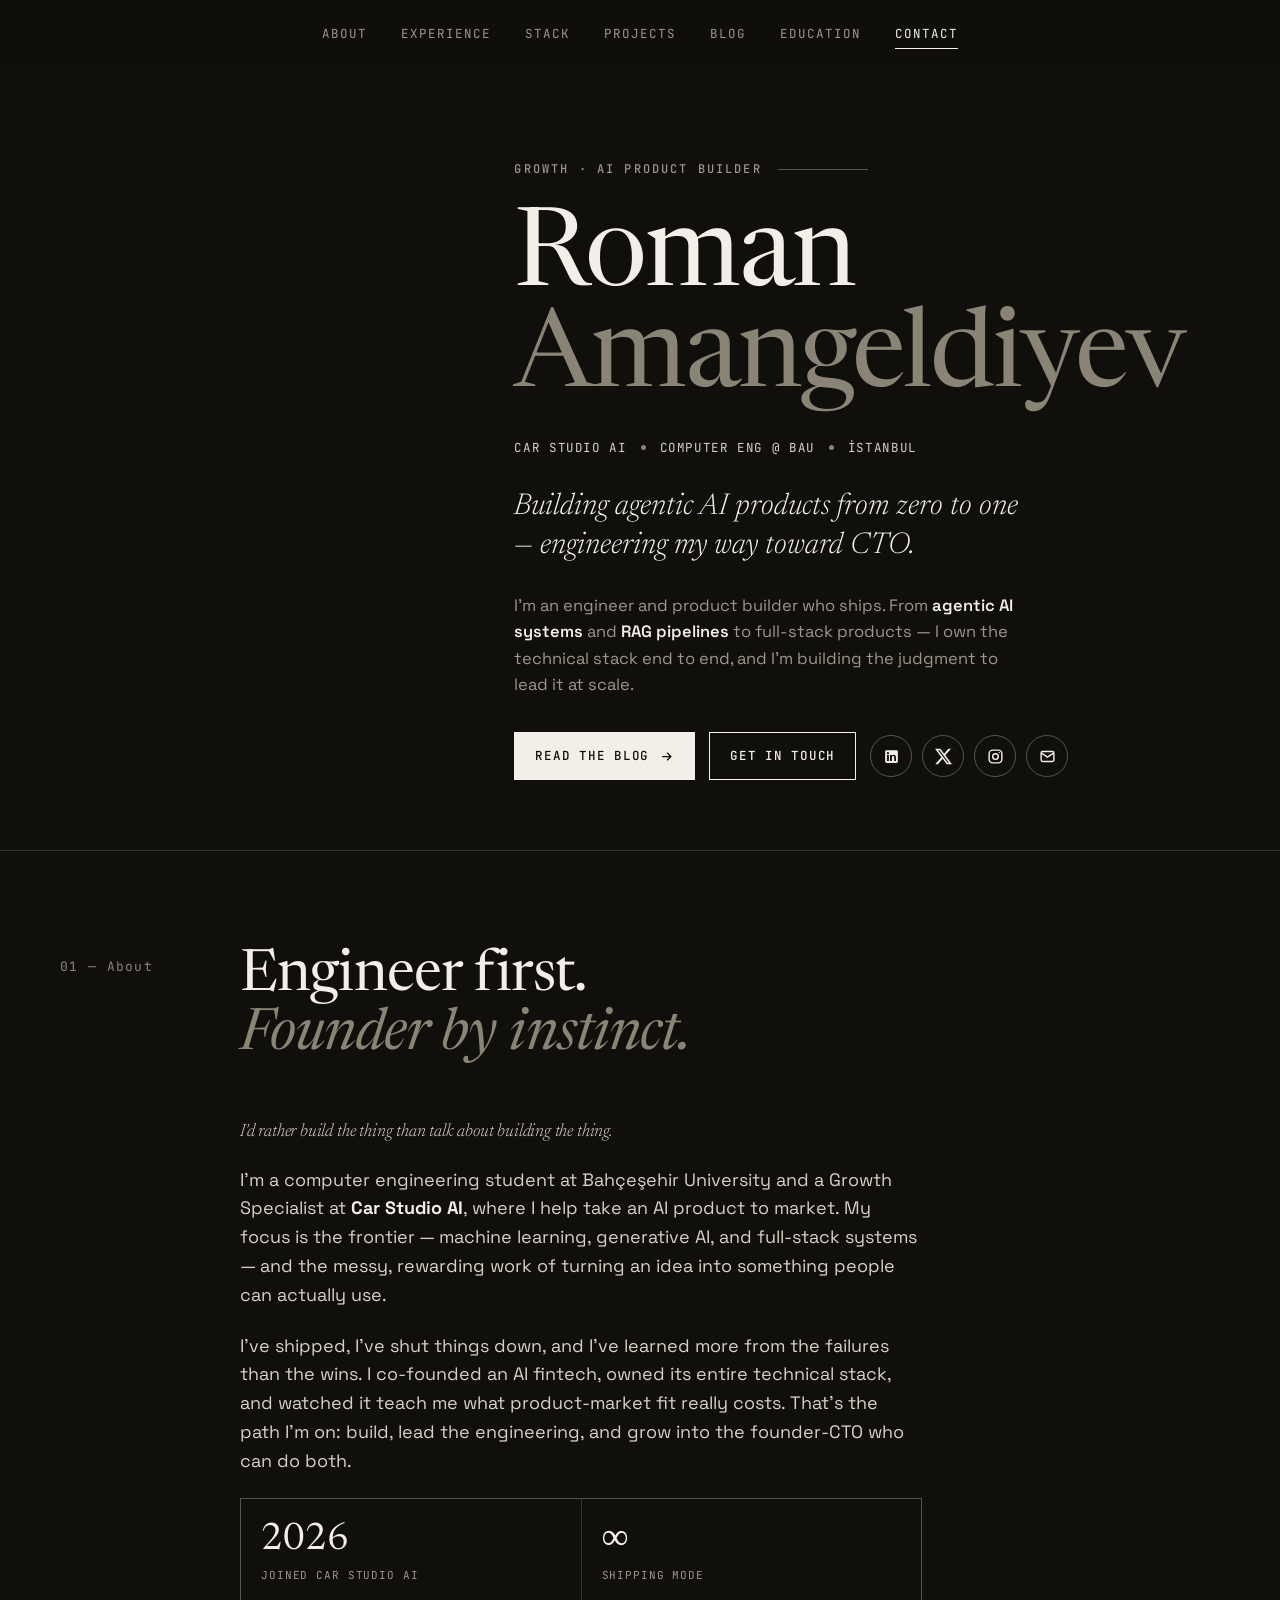
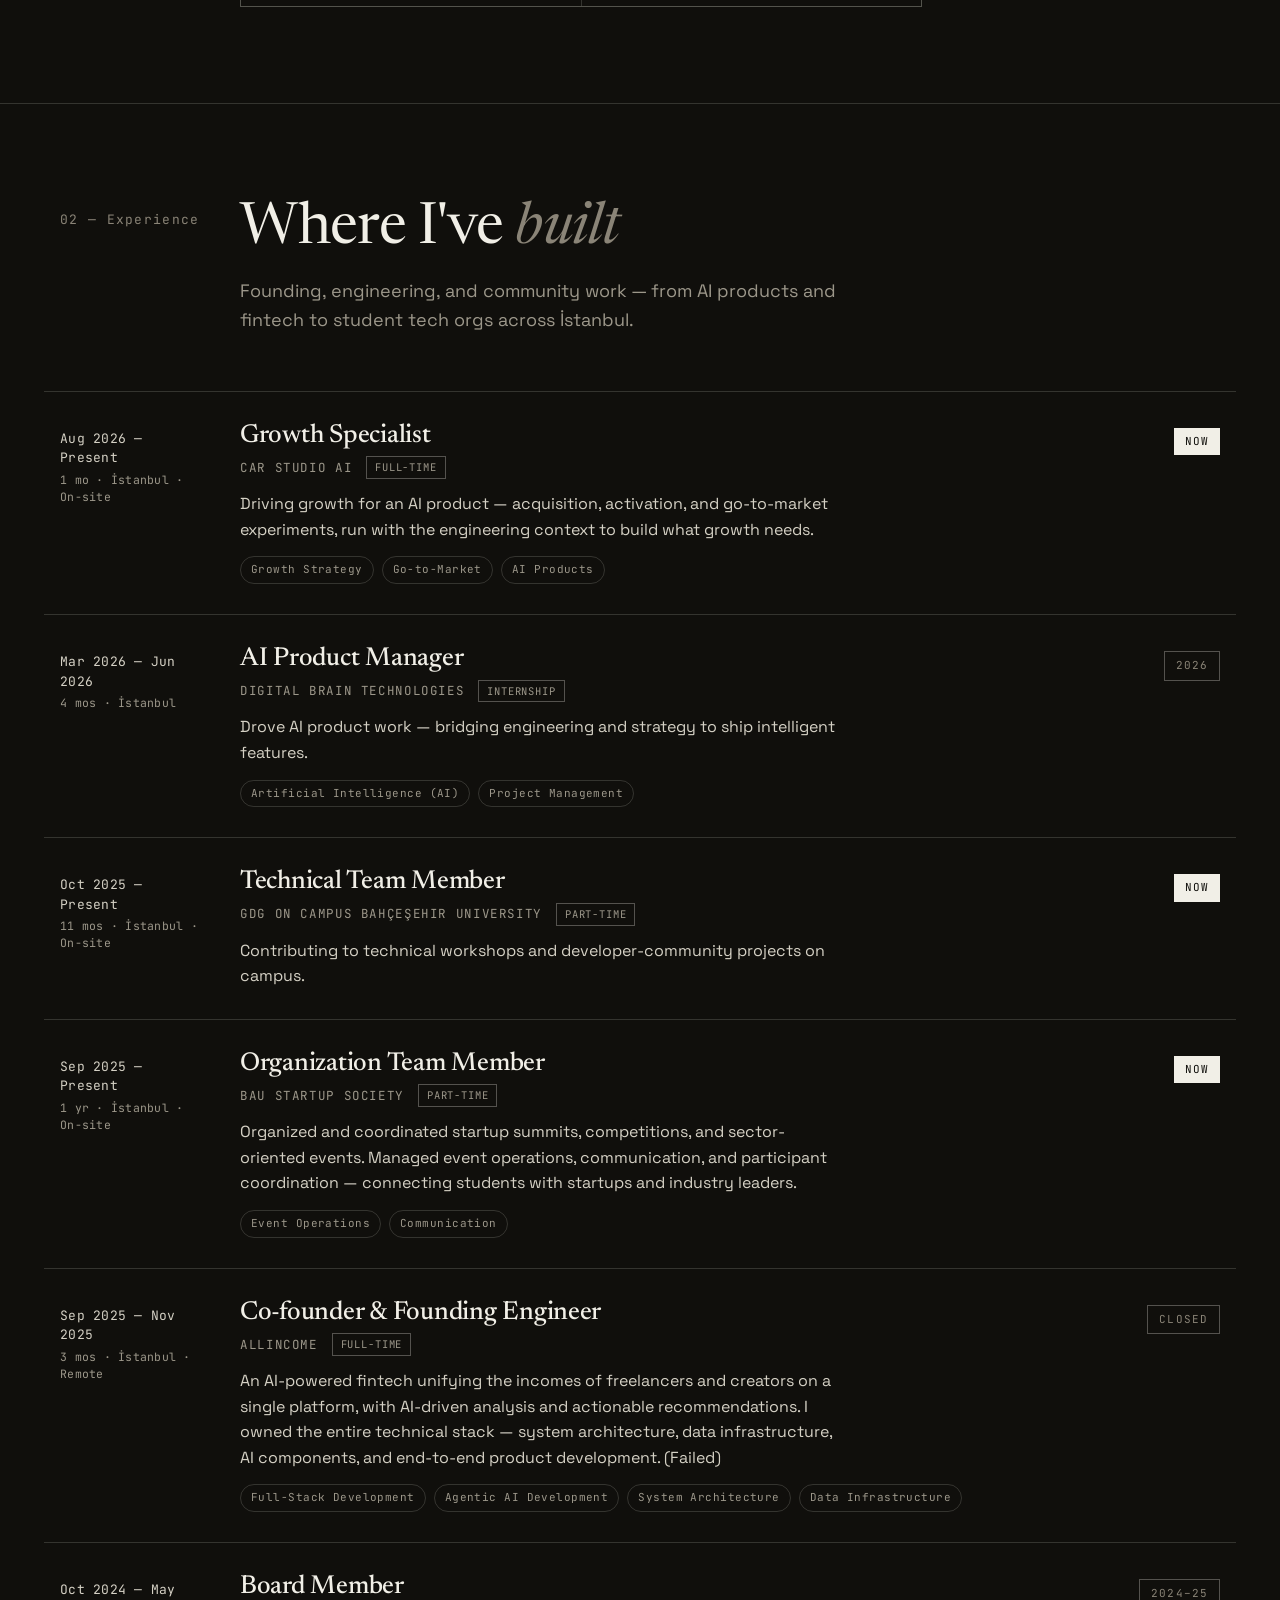
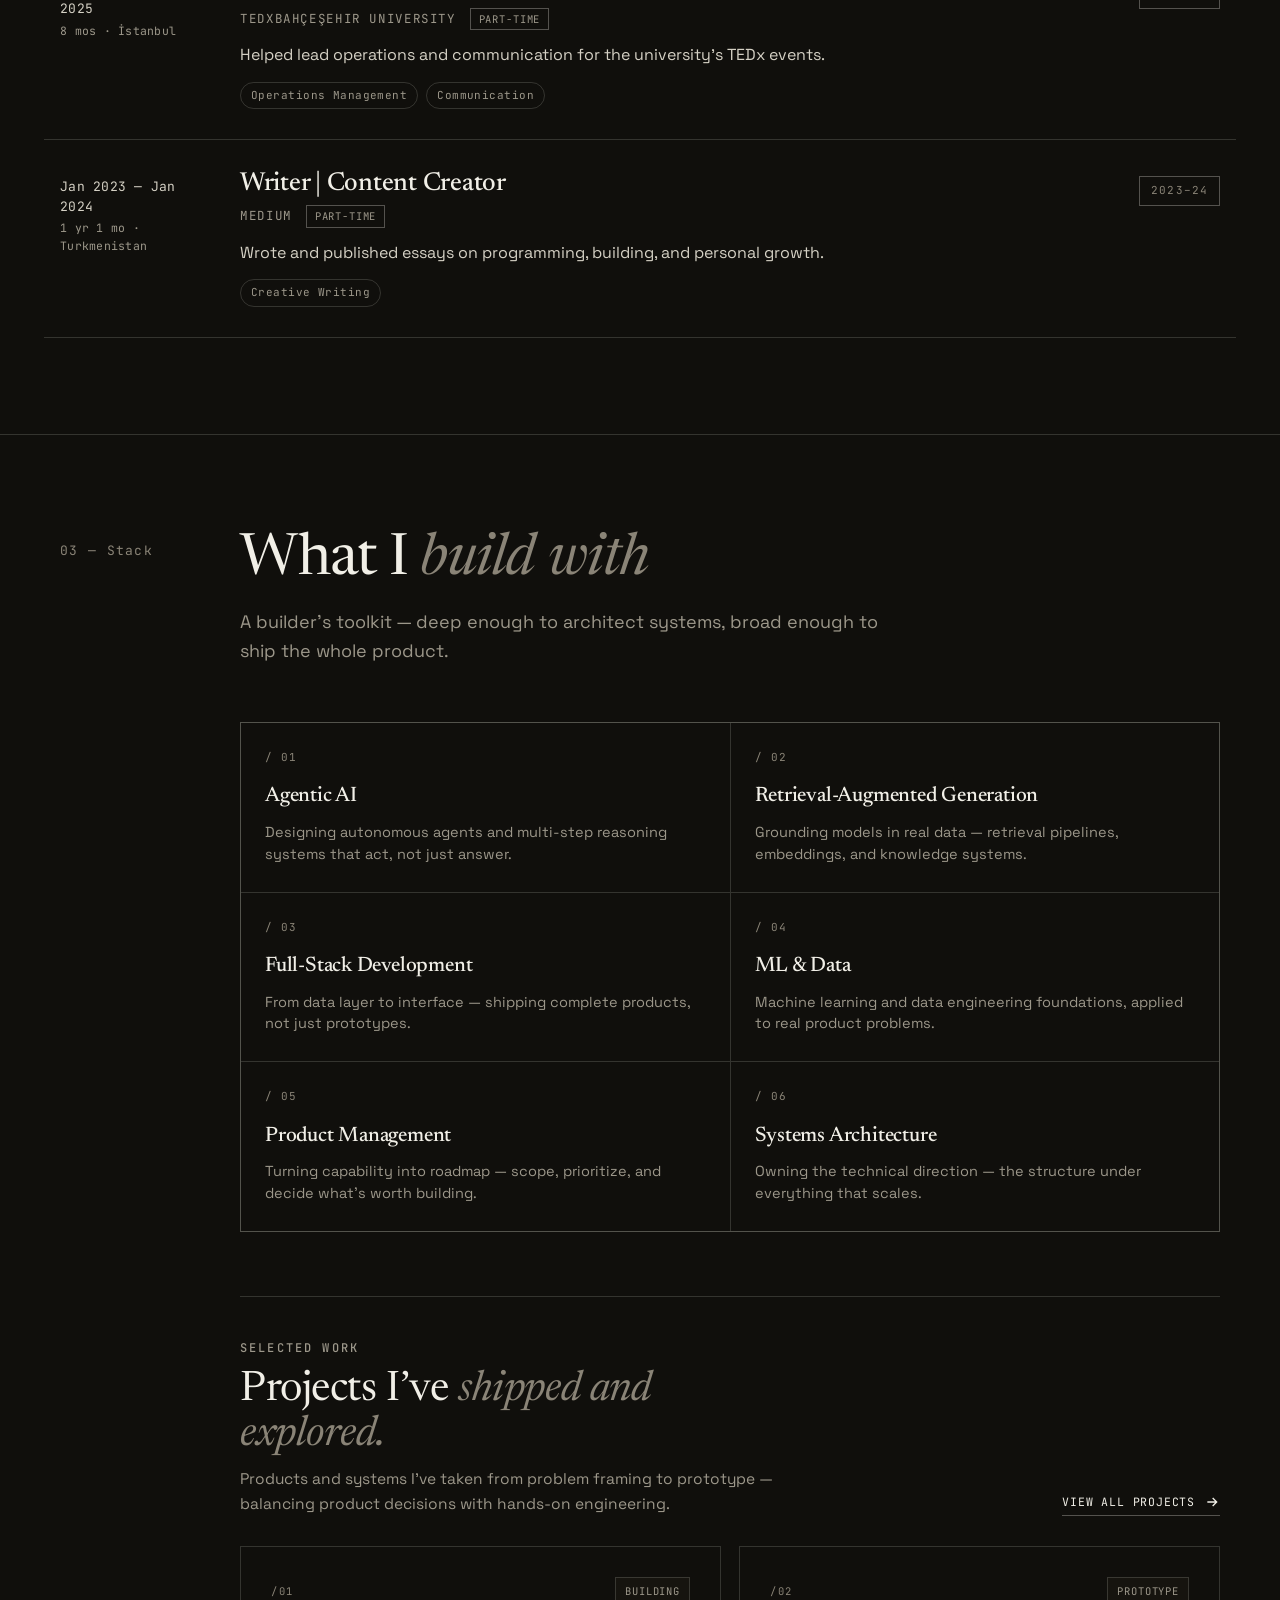
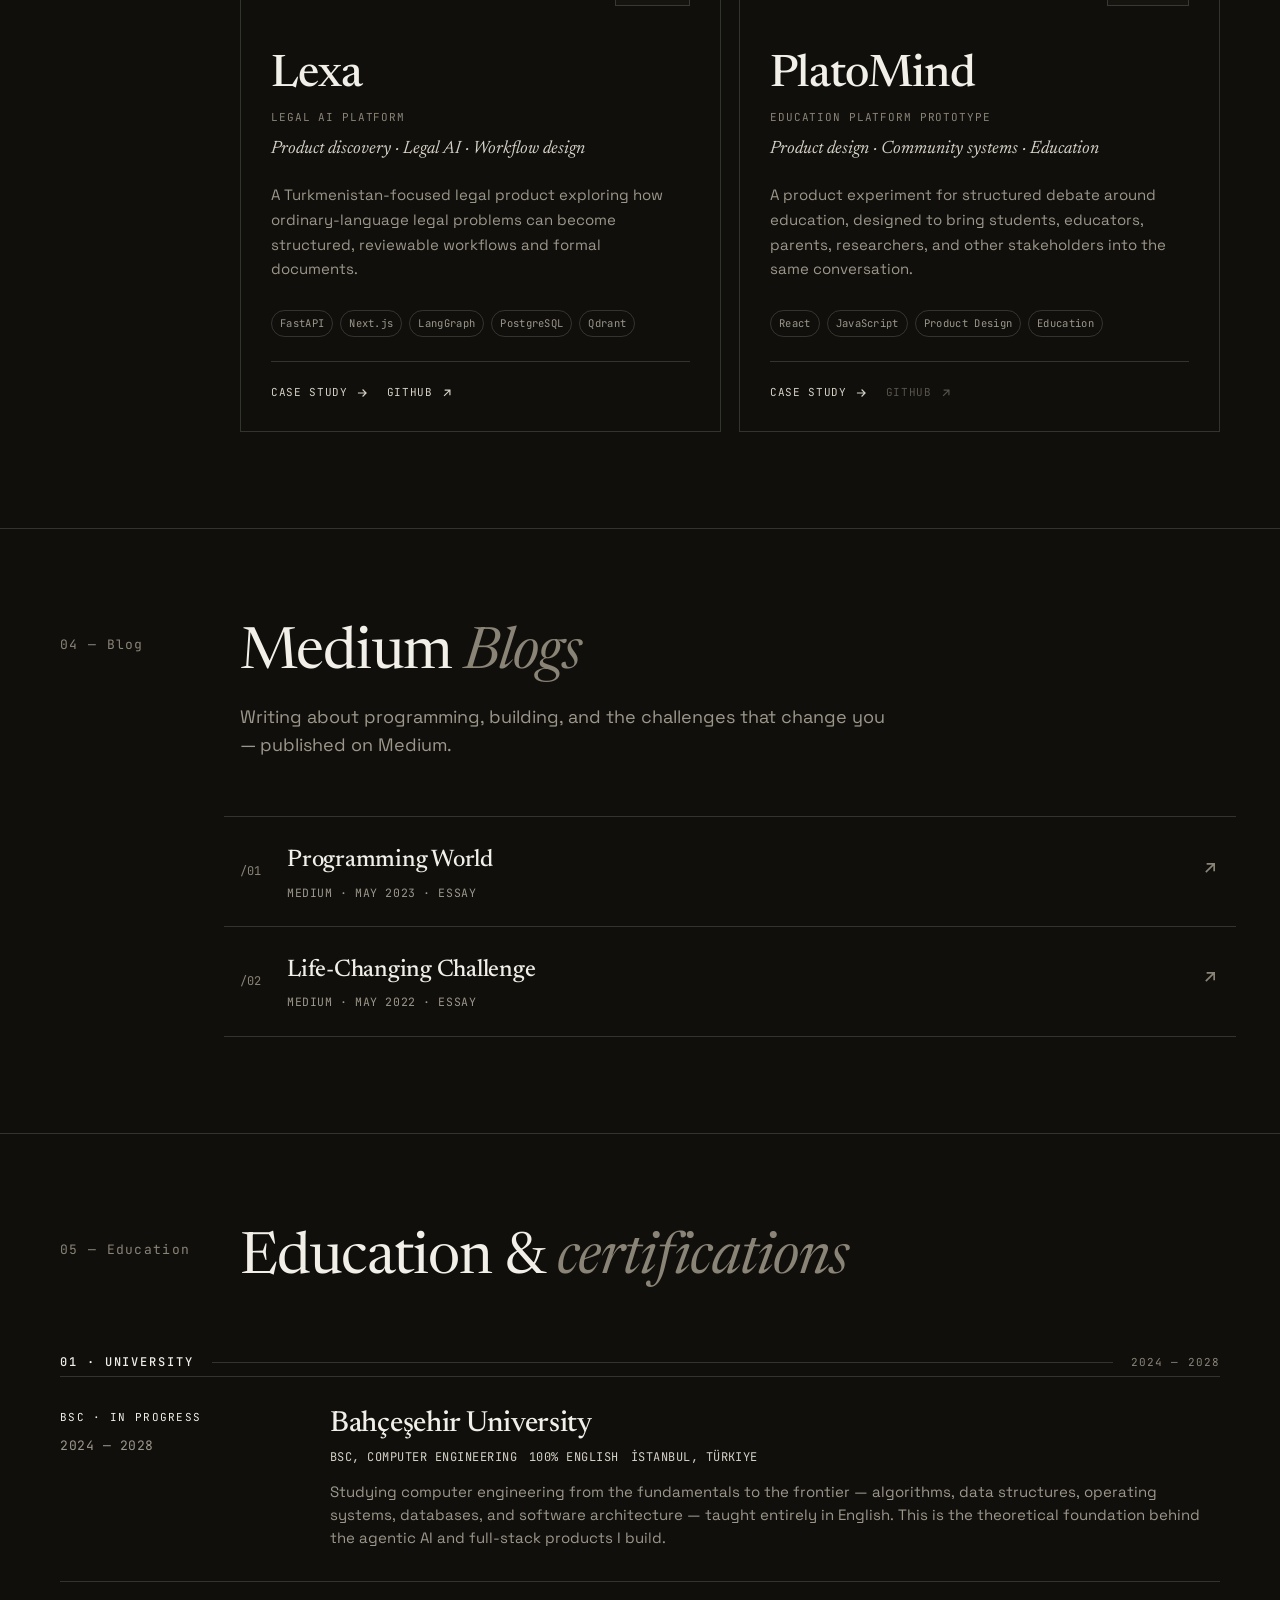
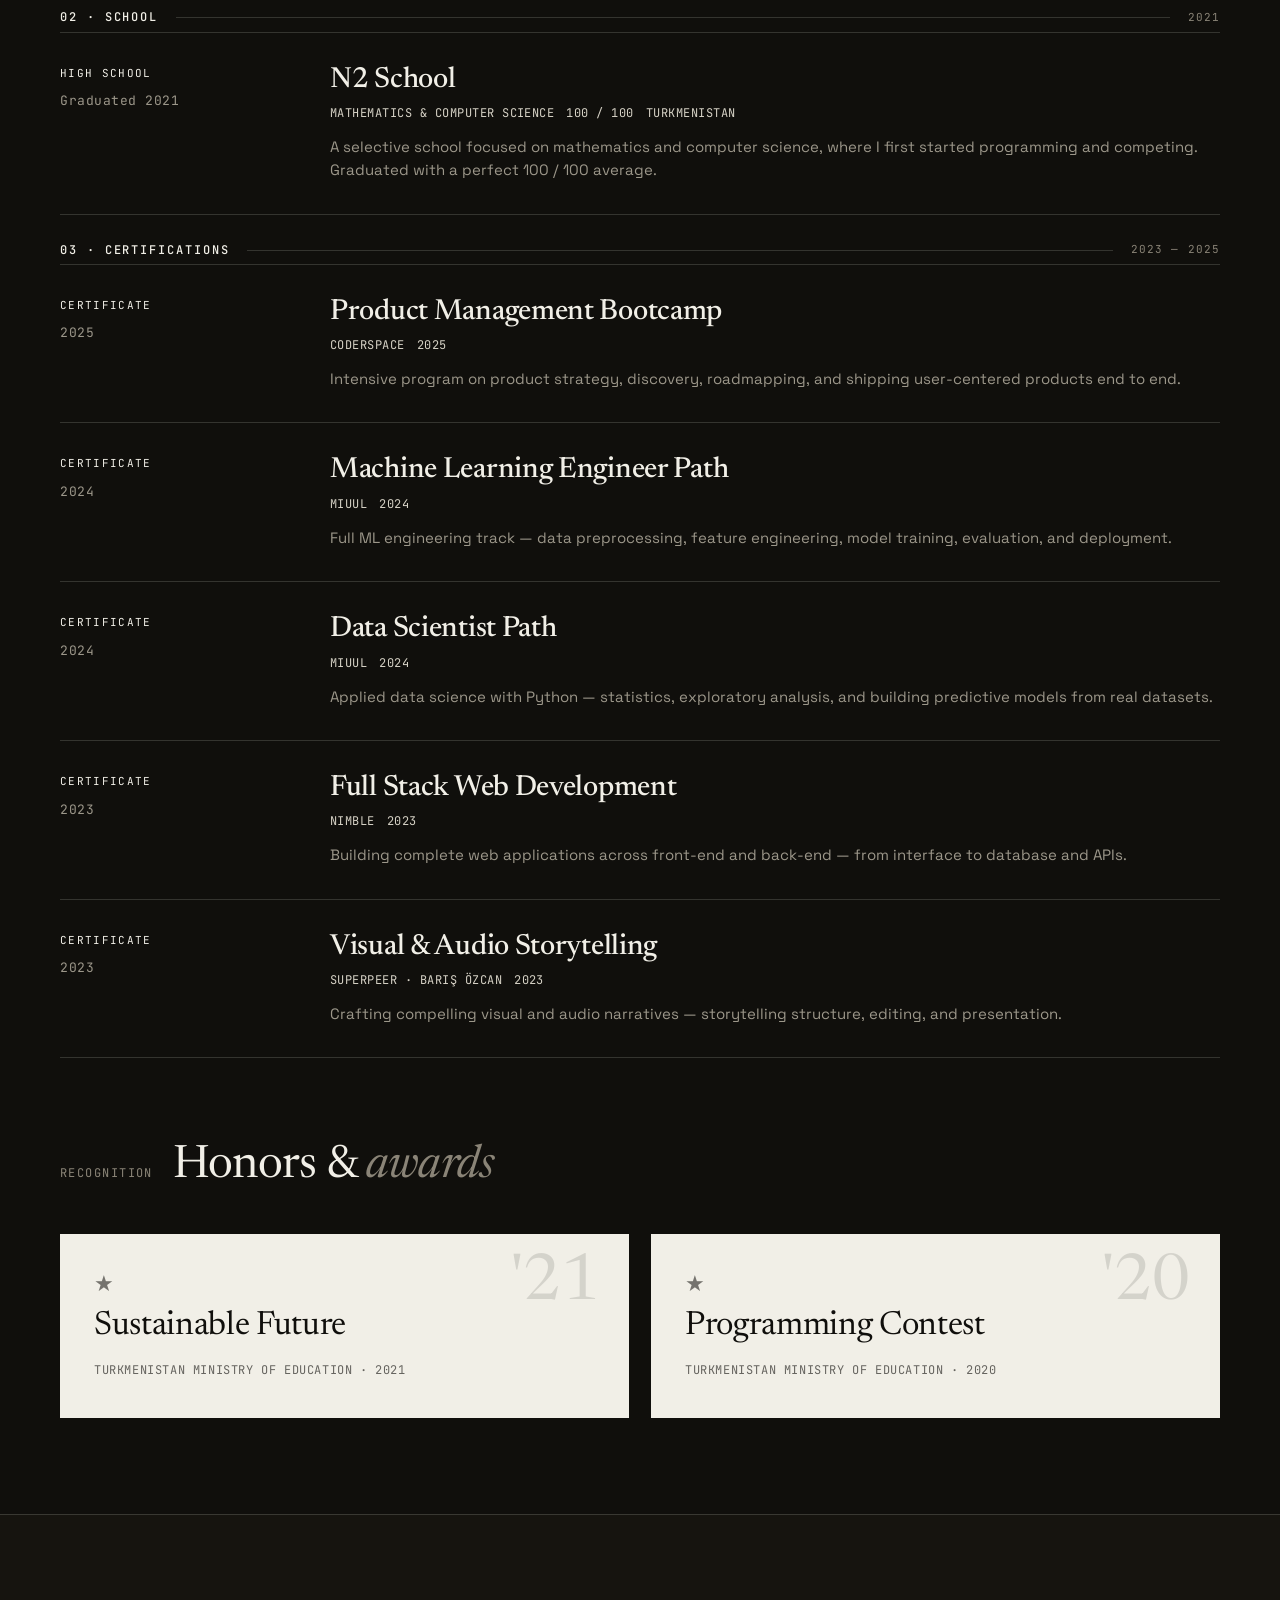
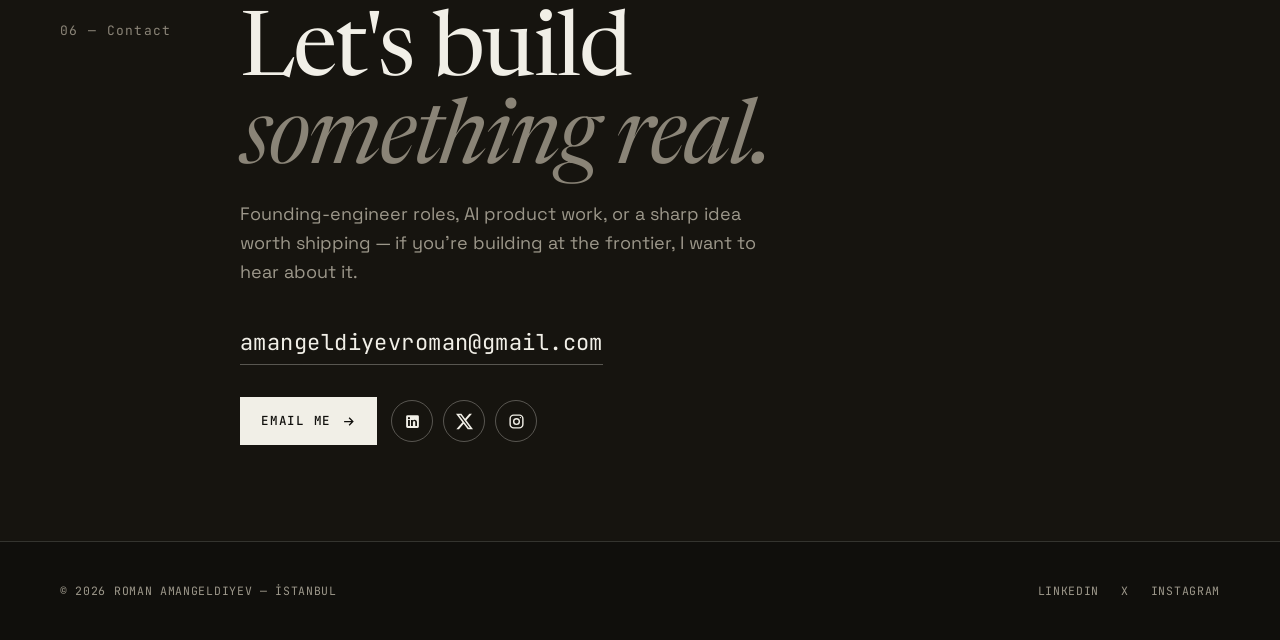
==== commit d53e0785: "Reframe selected work around product and engineering" ====
--- a/index.html
+++ b/index.html
@@ -281,7 +281,7 @@
               <div>
                 <div class="mono">Selected work</div>
                 <h3 class="project-showcase-title">Projects I’ve <em>shipped and explored.</em></h3>
-                <p>AI systems, full-stack products, experiments, and prototypes I’ve built hands-on.</p>
+                <p>Products and systems I’ve taken from problem framing to prototype — balancing product decisions with hands-on engineering.</p>
               </div>
               <a class="project-all-link" href="projects.html">
                 <span>View all projects</span>
--- a/styles.css
+++ b/styles.css
@@ -0,0 +1,542 @@
+:root{
+  color-scheme:light;
+  --paper:#F2F0E8;
+  --paper-2:#ECEAE0;
+  --card:#FAF8F2;
+  --ink:#16140F;
+  --ink-soft:#3A372F;
+  --muted:#6E6A5F;
+  --faint:#928D80;
+  --line:rgba(22,20,15,.14);
+  --line-strong:rgba(22,20,15,.26);
+  --accent:#16140F;
+  --accent-ink:#F2F0E8;
+  --font-display:'Newsreader', Georgia, serif;
+  --font-sans:'Space Grotesk', system-ui, sans-serif;
+  --font-mono:'JetBrains Mono', ui-monospace, monospace;
+  --maxw:1240px;
+}
+html{scroll-behavior:smooth;scroll-padding-top:88px;}
+@media(prefers-reduced-motion:reduce){html{scroll-behavior:auto;}}
+[data-theme="ink"]{
+  color-scheme:dark;
+  --paper:#100F0C;
+  --paper-2:#16140F;
+  --card:#1A1813;
+  --ink:#F1EFE7;
+  --ink-soft:#D5D1C5;
+  --muted:#9C978A;
+  --faint:#8A8477;
+  --line:rgba(241,239,231,.16);
+  --line-strong:rgba(241,239,231,.30);
+  --accent:#F1EFE7;
+  --accent-ink:#100F0C;
+}
+
+*{box-sizing:border-box;}
+body{
+  margin:0;
+  background:var(--paper);
+  color:var(--ink);
+  font-family:var(--font-sans);
+  font-size:17px;
+  line-height:1.6;
+  -webkit-font-smoothing:antialiased;
+  text-rendering:optimizeLegibility;
+  overflow-x:hidden;
+  transition:background .5s ease, color .5s ease;
+}
+::selection{background:var(--ink);color:var(--paper);}
+a{color:inherit;text-decoration:none;}
+img{display:block;max-width:100%;}
+.wrap{width:100%;max-width:var(--maxw);margin:0 auto;padding:0 40px;}
+
+/* ---- mono label ---- */
+.mono{font-family:var(--font-mono);font-size:12px;letter-spacing:.18em;text-transform:uppercase;color:var(--muted);font-weight:500;}
+
+/* ---- top nav ---- */
+header.nav{
+  position:fixed;top:0;left:0;right:0;z-index:50;
+  backdrop-filter:saturate(1.2) blur(12px);
+  background:color-mix(in srgb, var(--paper) 78%, transparent);
+  border-bottom:1px solid transparent;
+  transition:border-color .3s ease, background .3s ease;
+}
+header.nav.scrolled{border-bottom:1px solid var(--line);}
+.nav-inner{display:flex;align-items:center;justify-content:center;gap:20px;height:68px;position:relative;}
+.navlinks{display:flex;align-items:center;gap:34px;}
+.navlinks a{font-family:var(--font-mono);font-size:12.5px;letter-spacing:.08em;text-transform:uppercase;color:var(--muted);transition:color .2s ease;position:relative;}
+.navlinks a:hover{color:var(--ink);}
+.navlinks a.active{color:var(--ink);}
+.navlinks a.active::after{width:100%;}
+.navlinks a::after{content:"";position:absolute;left:0;bottom:-5px;height:1px;width:0;background:var(--ink);transition:width .25s ease;}
+.navlinks a:hover::after{width:100%;}
+@media(max-width:760px){.navlinks{gap:18px;}}
+@media(max-width:600px){
+  .navlinks{gap:18px;width:100%;justify-content:flex-start;overflow-x:auto;-webkit-overflow-scrolling:touch;scrollbar-width:none;padding-bottom:8px;}
+  .navlinks::-webkit-scrollbar{display:none;}
+  .navlinks a{white-space:nowrap;}
+}
+
+/* ---- scroll-to-top ---- */
+.to-top{
+  position:fixed;right:24px;bottom:24px;z-index:60;
+  width:46px;height:46px;border-radius:50%;border:1px solid var(--line-strong);
+  background:var(--paper);color:var(--ink);display:grid;place-items:center;cursor:pointer;
+  opacity:0;visibility:hidden;transform:translateY(10px);
+  transition:opacity .3s ease,transform .3s ease,visibility .3s ease,background .25s ease,color .25s ease;
+  box-shadow:0 6px 24px rgba(22,20,15,.14);
+}
+.to-top.show{opacity:1;visibility:visible;transform:none;}
+.to-top:hover{background:var(--ink);color:var(--paper);}
+.to-top svg{width:18px;height:18px;}
+@media(max-width:520px){.to-top{right:16px;bottom:16px;width:42px;height:42px;}}
+
+/* ---- hero ---- */
+.hero{padding:160px 0 70px;}
+.hero-grid{display:grid;grid-template-columns:0.92fr 1.18fr;gap:56px;align-items:stretch;}
+.kicker-row{display:flex;align-items:center;gap:16px;margin-bottom:30px;}
+.kicker-row .ln{height:1px;flex:1;max-width:90px;background:var(--line-strong);}
+h1.name{
+  font-family:var(--font-display);
+  font-weight:400;
+  font-size:clamp(44px, 8.5vw, 116px);
+  line-height:.93;
+  letter-spacing:-.02em;
+  margin:0 0 26px;
+}
+h1.name .last{color:var(--faint);}
+.role-line{display:flex;flex-wrap:wrap;align-items:center;gap:14px;margin-bottom:30px;}
+.role-line .chip{font-family:var(--font-mono);font-size:12.5px;letter-spacing:.05em;text-transform:uppercase;color:var(--ink-soft);}
+.role-line .sep{width:5px;height:5px;border-radius:50%;background:var(--faint);}
+.statement{
+  font-family:var(--font-display);
+  font-style:italic;
+  font-weight:300;
+  font-size:clamp(22px,2.5vw,30px);
+  line-height:1.32;
+  color:var(--ink);
+  max-width:30ch;
+  margin:0 0 26px;
+}
+.lead{color:var(--muted);max-width:46ch;font-size:16.5px;margin:0 0 34px;}
+.lead b{color:var(--ink);font-weight:600;}
+.cta-row{display:flex;flex-wrap:wrap;align-items:center;gap:14px;}
+.btn{
+  display:inline-flex;align-items:center;gap:10px;
+  font-family:var(--font-mono);font-size:12.5px;letter-spacing:.06em;text-transform:uppercase;font-weight:500;
+  padding:13px 20px;border-radius:0;border:1.5px solid var(--ink);
+  background:var(--accent);color:var(--accent-ink);
+  transition:transform .2s ease, box-shadow .2s ease;
+}
+.btn:hover{transform:translate(-2px,-2px);box-shadow:4px 4px 0 var(--ink);}
+.btn.ghost{background:transparent;color:var(--ink);}
+.btn.ghost:hover{box-shadow:4px 4px 0 var(--ink);}
+.btn svg{width:15px;height:15px;}
+.socials{display:flex;align-items:center;gap:10px;}
+.soc{
+  width:42px;height:42px;border:1px solid var(--line-strong);border-radius:50%;
+  display:grid;place-items:center;color:var(--ink);transition:all .2s ease;
+}
+.soc:hover{background:var(--ink);color:var(--paper);transform:translateY(-3px);}
+.soc svg{width:17px;height:17px;}
+
+.portrait{position:relative;display:flex;order:1;}
+.hero-text{order:2;}
+.portrait .frame{position:relative;width:100%;display:flex;border:none;padding:0;background:transparent;}
+.portrait.img-loaded .frame{background:radial-gradient(56% 60% at 50% 46%, color-mix(in srgb, var(--ink) 16%, transparent), transparent 74%);}
+.portrait img{width:100%;height:100%;aspect-ratio:4/5;object-fit:contain;object-position:50% 50%;filter:contrast(1.05) saturate(1.06);}
+/* Fade-in only when JS is running to remove it again; without JS the portrait is never hidden. */
+html.js .portrait img{opacity:0;transition:opacity .6s ease;}
+html.js .portrait.img-loaded img{opacity:1;}
+@media(max-width:900px){
+  .hero-grid{grid-template-columns:1fr;gap:36px;align-items:start;}
+  .portrait{max-width:360px;order:2;}
+  .hero-text{order:1;}
+}
+@media(max-width:680px){
+  body{font-size:16px;}
+  .wrap{padding:0 22px;}
+  .hero{padding:118px 0 48px;}
+  section{padding:64px 0;}
+  .sec-head{margin-bottom:34px;}
+  .portrait{max-width:340px;margin-inline:auto;}
+  .honors-head{flex-wrap:wrap;gap:8px;}
+}
+@media(max-width:520px){
+  h1.name{margin-bottom:20px;}
+  .role-line{gap:10px;}
+}
+@media(max-width:420px){
+  .wrap{padding:0 18px;}
+  .cta-row{gap:10px;}
+  .btn{padding:12px 16px;font-size:11.5px;}
+  .socials{gap:8px;}
+  .soc{width:38px;height:38px;}
+  .role .org{font-size:11.5px;}
+}
+
+/* ---- section scaffold ---- */
+section{padding:96px 0;border-top:1px solid var(--line);}
+.sec-head{display:grid;grid-template-columns:140px 1fr;gap:40px;margin-bottom:56px;}
+.sec-num{font-family:var(--font-mono);font-size:13px;letter-spacing:.1em;color:var(--faint);padding-top:10px;}
+.sec-title{font-family:var(--font-display);font-weight:400;font-size:clamp(34px,4.6vw,58px);line-height:1.02;letter-spacing:-.015em;margin:0;}
+.sec-title em{font-style:italic;color:var(--faint);}
+.sec-intro{font-size:18px;color:var(--muted);max-width:54ch;margin:18px 0 0;}
+@media(max-width:740px){.sec-head{grid-template-columns:1fr;gap:14px;}.sec-num{padding-top:0;}}
+
+/* ---- about ---- */
+.about-grid{display:grid;grid-template-columns:140px 1fr;gap:40px;}
+.about-body{max-width:62ch;}
+.about-body p{font-size:18px;color:var(--ink-soft);margin:0 0 22px;}
+.pullquote{font-family:var(--font-display);font-style:italic;font-weight:300;font-size:clamp(26px,3.4vw,40px);line-height:1.22;color:var(--ink);margin:8px 0 34px;letter-spacing:-.01em;}
+.facts{display:grid;grid-template-columns:repeat(2,1fr);gap:1px;background:var(--line);border:1px solid var(--line);margin-top:14px;}
+.fact{background:var(--paper);padding:22px 20px;}
+.fact .n{font-family:var(--font-display);font-size:38px;line-height:1;margin-bottom:8px;}
+.fact .l{font-family:var(--font-mono);font-size:11px;letter-spacing:.08em;text-transform:uppercase;color:var(--muted);}
+@media(max-width:740px){.about-grid{grid-template-columns:1fr;}.facts{grid-template-columns:1fr;}}
+/* Empty layout spacers must not occupy a row once the grids collapse to one column. */
+@media(max-width:740px){.sec-num:empty{display:none;}}
+
+/* ---- work / ventures ---- */
+.work-list{display:flex;flex-direction:column;}
+.role{
+  display:grid;grid-template-columns:140px 1fr auto;gap:40px;align-items:start;
+  padding:30px 16px;margin:0 -16px;border-top:1px solid var(--line);
+  transition:background .25s ease, padding .25s ease;cursor:default;position:relative;
+}
+.role:last-child{border-bottom:1px solid var(--line);}
+.role:hover{background:var(--card);}
+.role .when{font-family:var(--font-mono);font-size:13px;line-height:1.5;letter-spacing:.02em;color:var(--ink-soft);padding-top:7px;}
+.role .when .yrs{display:block;margin-top:3px;color:var(--muted);font-size:11.5px;}
+.role .main h3{font-family:var(--font-display);font-weight:500;font-size:26px;line-height:1.1;margin:0 0 6px;letter-spacing:-.01em;}
+.role .org{font-family:var(--font-mono);font-size:12.5px;letter-spacing:.05em;text-transform:uppercase;color:var(--muted);margin-bottom:12px;display:flex;flex-wrap:wrap;gap:8px 14px;align-items:center;}
+.role .org .badge{border:1px solid var(--line-strong);padding:2px 8px;font-size:10.5px;letter-spacing:.08em;}
+.role .desc{color:var(--ink-soft);font-size:16px;max-width:60ch;margin:0;}
+.role .tags{display:flex;flex-wrap:wrap;gap:8px;margin-top:14px;}
+.role .tags span{font-family:var(--font-mono);font-size:11px;letter-spacing:.04em;color:var(--muted);border:1px solid var(--line);padding:4px 10px;border-radius:40px;}
+.role .stamp{font-family:var(--font-mono);font-size:11px;letter-spacing:.1em;text-transform:uppercase;color:var(--accent-ink);background:var(--accent);padding:5px 11px;white-space:nowrap;align-self:start;margin-top:6px;}
+.role .stamp.muted{background:transparent;color:var(--faint);border:1px solid var(--line-strong);}
+@media(max-width:740px){.role{grid-template-columns:1fr;gap:10px;}.role .stamp{justify-self:start;}}
+
+/* ---- stack ---- */
+.stack-grid{display:grid;grid-template-columns:140px 1fr;gap:40px;}
+.cap-grid{display:grid;grid-template-columns:repeat(2,1fr);gap:1px;background:var(--line);border:1px solid var(--line);}
+.cap{background:var(--paper);padding:26px 24px;transition:background .2s ease;}
+.cap:hover{background:var(--card);}
+.cap .ci{font-family:var(--font-mono);font-size:11px;color:var(--faint);letter-spacing:.1em;margin-bottom:14px;}
+.cap h3{font-family:var(--font-display);font-weight:500;font-size:21px;margin:0 0 8px;letter-spacing:-.01em;}
+.cap p{margin:0;font-size:14.5px;color:var(--muted);line-height:1.5;}
+@media(max-width:740px){.stack-grid{grid-template-columns:1fr;}.cap-grid{grid-template-columns:1fr;}}
+
+/* ---- writing ---- */
+.writing-grid{display:grid;grid-template-columns:140px 1fr;gap:40px;}
+.posts{display:flex;flex-direction:column;}
+.post{display:grid;grid-template-columns:auto 1fr auto;gap:26px;align-items:center;padding:24px 16px;margin:0 -16px;border-top:1px solid var(--line);transition:background .2s ease;}
+.post:last-child{border-bottom:1px solid var(--line);}
+.post:hover{background:var(--card);}
+.post .idx{font-family:var(--font-mono);font-size:12px;color:var(--faint);}
+.post h3{font-family:var(--font-display);font-weight:500;font-size:24px;margin:0 0 4px;letter-spacing:-.01em;}
+.post .pm{font-family:var(--font-mono);font-size:11.5px;letter-spacing:.05em;text-transform:uppercase;color:var(--muted);}
+.post .arr{color:var(--faint);transition:transform .2s ease,color .2s ease;}
+.post:hover .arr{transform:translate(4px,-4px);color:var(--ink);}
+.post .arr svg{width:20px;height:20px;}
+@media(max-width:740px){.writing-grid{grid-template-columns:1fr;}.post{grid-template-columns:auto 1fr;}.post .arr{display:none;}}
+
+/* ---- education timeline ---- */
+.edu-group-label{display:flex;align-items:center;gap:18px;margin:0 0 4px;padding-top:8px;}
+.edu-group-label:not(:first-child){margin-top:18px;}
+.edu-group-label .gl{font-family:var(--font-mono);font-size:12px;letter-spacing:.16em;text-transform:uppercase;color:var(--accent);font-weight:500;white-space:nowrap;}
+.edu-group-label .gn{font-family:var(--font-mono);font-size:11px;letter-spacing:.1em;color:var(--faint);}
+.edu-group-label .ln{height:1px;flex:1;background:var(--line);}
+.edu-track{display:flex;flex-direction:column;border-top:1px solid var(--line);}
+.edu-step{display:grid;grid-template-columns:230px 1fr;gap:40px;padding:32px 0;border-bottom:1px solid var(--line);align-items:start;}
+.edu-step .el{display:flex;flex-direction:column;gap:9px;}
+.edu-step .step-num{font-family:var(--font-mono);font-size:11px;letter-spacing:.12em;text-transform:uppercase;color:var(--accent);}
+.edu-step .yr{font-family:var(--font-mono);font-size:13px;letter-spacing:.04em;color:var(--muted);}
+.edu-step .t{font-family:var(--font-display);font-size:29px;font-weight:500;line-height:1.08;letter-spacing:-.01em;margin:0 0 8px;}
+.edu-step .meta{font-family:var(--font-mono);font-size:12px;letter-spacing:.04em;text-transform:uppercase;color:var(--ink-soft);margin:0 0 12px;display:flex;flex-wrap:wrap;gap:6px 12px;}
+.edu-step .s{font-size:15px;color:var(--muted);line-height:1.55;}
+@media(max-width:740px){.edu-step{grid-template-columns:1fr;gap:14px;}}
+
+/* ---- honors (highlighted) ---- */
+.honors{margin-top:72px;}
+.honors-head{display:flex;align-items:baseline;gap:20px;margin-bottom:30px;}
+.honors-head h3{font-family:var(--font-display);font-size:clamp(30px,4vw,46px);font-weight:400;margin:0;letter-spacing:-.015em;}
+.honors-head h3 em{font-style:italic;color:var(--faint);}
+.honors-head .hk{font-family:var(--font-mono);font-size:12px;letter-spacing:.12em;color:var(--faint);text-transform:uppercase;}
+.honors-grid{display:grid;grid-template-columns:repeat(2,1fr);gap:22px;}
+.honor-card{background:var(--ink);color:var(--paper);padding:38px 34px;display:flex;flex-direction:column;gap:16px;position:relative;overflow:hidden;transition:transform .25s ease;}
+.honor-card:hover{transform:translateY(-4px);}
+.honor-card .star{font-size:22px;line-height:1;opacity:.55;}
+.honor-card .ht{font-family:var(--font-display);font-size:clamp(26px,2.6vw,34px);font-weight:400;line-height:1.04;letter-spacing:-.01em;}
+.honor-card .hs{font-family:var(--font-mono);font-size:12px;letter-spacing:.05em;opacity:.62;text-transform:uppercase;}
+.honor-card .hy{position:absolute;top:18px;right:30px;font-family:var(--font-display);font-size:64px;opacity:.12;line-height:1;}
+@media(max-width:740px){.honors-grid{grid-template-columns:1fr;}}
+
+/* ---- contact ---- */
+.contact{background:var(--paper-2);}
+.contact-grid{display:grid;grid-template-columns:140px 1fr;gap:40px;}
+.contact-big{font-family:var(--font-display);font-weight:400;font-size:clamp(40px,7vw,92px);line-height:.98;letter-spacing:-.02em;margin:0 0 14px;}
+.contact-big em{font-style:italic;color:var(--faint);}
+.contact-sub{font-size:18px;color:var(--muted);max-width:46ch;margin:0 0 38px;}
+.contact-actions{display:flex;flex-wrap:wrap;gap:14px;align-items:center;}
+.email-link{font-family:var(--font-mono);font-size:clamp(15px,2.2vw,22px);letter-spacing:.02em;border-bottom:1px solid var(--line-strong);padding-bottom:4px;transition:border-color .2s ease;}
+.email-link:hover{border-color:var(--ink);}
+@media(max-width:740px){.contact-grid{grid-template-columns:1fr;}}
+
+/* ---- footer ---- */
+footer{border-top:1px solid var(--line);padding:40px 0;}
+.foot-inner{display:flex;flex-wrap:wrap;justify-content:space-between;align-items:center;gap:16px;}
+.foot-inner .l,.foot-inner .r{font-family:var(--font-mono);font-size:11.5px;letter-spacing:.06em;text-transform:uppercase;color:var(--muted);}
+.foot-inner .r{display:flex;gap:22px;}
+.foot-inner .r a:hover{color:var(--ink);}
+
+/* ---- reveal ---- */
+/* Base state: always visible. Content never disappears, even before JS runs or if JS fails. */
+.reveal{opacity:1;transform:none;}
+@media(prefers-reduced-motion:no-preference){
+  /* Below-the-fold: hidden until scrolled into view (JS adds .in) */
+  html.js .reveal{opacity:0;transform:translateY(16px);transition:opacity .7s cubic-bezier(.22,.61,.36,1), transform .7s cubic-bezier(.22,.61,.36,1);}
+  html.js .reveal.in{opacity:1;transform:none;}
+  /* Hero is above the fold: show instantly on load — no entrance fade, so a refresh never shows an empty page */
+  html.js .hero .reveal{opacity:1;transform:none;transition:none;animation:none;}
+}
+
+/* ---- hidden utility ----
+   .btn sets display:inline-flex, which outranks the UA [hidden] rule, so the
+   CV buttons would still show while hidden. */
+[hidden]{display:none!important;}
+
+/* ---- focus ----
+   Not a fix for a removed indicator (nothing here sets outline:none) - this just
+   replaces the UA default ring with one that matches the palette. */
+a:focus-visible,button:focus-visible{outline:2px solid var(--ink);outline-offset:3px;border-radius:2px;}
+.soc:focus-visible,.to-top:focus-visible{outline-offset:4px;}
+
+
+/* ---- projects ---- */
+.project-showcase{margin-top:64px;padding-top:42px;border-top:1px solid var(--line);}
+.project-showcase-head{display:grid;grid-template-columns:1fr auto;gap:28px;align-items:end;margin-bottom:24px;}
+.project-showcase-title{font-family:var(--font-display);font-size:clamp(28px,3.4vw,42px);font-weight:400;line-height:1.08;letter-spacing:-.01em;margin:10px 0 8px;}
+.project-showcase-title em{font-style:italic;color:var(--faint);}
+.project-showcase-head p{color:var(--muted);font-size:15.5px;max-width:55ch;margin:0;}
+.project-all-link{font-family:var(--font-mono);font-size:11.5px;letter-spacing:.07em;text-transform:uppercase;color:var(--ink);display:inline-flex;align-items:center;gap:9px;padding-bottom:4px;border-bottom:1px solid var(--line-strong);white-space:nowrap;}
+.project-all-link svg{width:16px;height:16px;transition:transform .2s ease;}
+.project-all-link:hover svg{transform:translateX(4px);}
+
+.project-grid{display:grid;grid-template-columns:repeat(2,minmax(0,1fr));gap:1px;background:var(--line);border:1px solid var(--line);}
+.project-grid-home{grid-template-columns:repeat(3,minmax(0,1fr));}
+.project-card{background:var(--paper);min-height:310px;padding:26px;display:flex;flex-direction:column;position:relative;overflow:hidden;transition:background .2s ease,transform .2s ease;}
+.project-card:hover{background:var(--card);}
+.project-card-top{display:flex;align-items:center;justify-content:space-between;gap:16px;margin-bottom:34px;}
+.project-index{font-family:var(--font-mono);font-size:11px;letter-spacing:.12em;color:var(--faint);}
+.project-status{font-family:var(--font-mono);font-size:10.5px;letter-spacing:.08em;text-transform:uppercase;border:1px solid var(--line-strong);padding:4px 8px;color:var(--muted);}
+.project-card h3{font-family:var(--font-display);font-size:clamp(25px,2.5vw,34px);font-weight:500;line-height:1.02;letter-spacing:-.015em;margin:0 0 10px;}
+.project-card .project-kind{font-family:var(--font-mono);font-size:11px;letter-spacing:.08em;text-transform:uppercase;color:var(--faint);margin-bottom:16px;}
+.project-card .project-desc{font-size:14.5px;line-height:1.55;color:var(--muted);margin:0 0 24px;max-width:44ch;}
+.project-tags{display:flex;flex-wrap:wrap;gap:7px;margin-top:auto;padding-top:10px;}
+.project-tags span{font-family:var(--font-mono);font-size:10.5px;letter-spacing:.03em;color:var(--muted);border:1px solid var(--line);padding:4px 8px;border-radius:40px;}
+.project-links{display:flex;flex-wrap:wrap;gap:14px;margin-top:20px;}
+.project-links a{font-family:var(--font-mono);font-size:11px;letter-spacing:.06em;text-transform:uppercase;display:inline-flex;align-items:center;gap:7px;border-bottom:1px solid var(--line-strong);padding-bottom:2px;}
+.project-links a:hover{border-color:var(--ink);}
+.project-links svg{width:14px;height:14px;}
+
+.projects-page .navlinks a.projects-active{color:var(--ink);}
+.projects-page .navlinks a.projects-active::after{width:100%;}
+.projects-hero{padding:156px 0 88px;border-top:none;}
+.projects-hero-grid{display:grid;grid-template-columns:140px 1fr;gap:40px;align-items:end;}
+.projects-eyebrow{font-family:var(--font-mono);font-size:12px;letter-spacing:.14em;text-transform:uppercase;color:var(--faint);margin-bottom:18px;}
+.projects-title{font-family:var(--font-display);font-size:clamp(54px,9vw,118px);font-weight:400;line-height:.9;letter-spacing:-.025em;margin:0;max-width:9ch;}
+.projects-title em{font-style:italic;color:var(--faint);}
+.projects-lead{font-size:18px;color:var(--muted);max-width:54ch;margin:28px 0 0;}
+.projects-archive{padding-top:72px;}
+.projects-archive-head{display:grid;grid-template-columns:140px 1fr;gap:40px;margin-bottom:34px;}
+.projects-archive-note{font-family:var(--font-mono);font-size:12px;letter-spacing:.06em;text-transform:uppercase;color:var(--faint);align-self:end;}
+.projects-cta{margin-top:56px;padding:34px;border:1px solid var(--line);display:flex;align-items:center;justify-content:space-between;gap:28px;background:var(--paper-2);}
+.projects-cta h2{font-family:var(--font-display);font-size:clamp(28px,4vw,46px);font-weight:400;line-height:1.05;margin:0;}
+.projects-cta h2 em{font-style:italic;color:var(--faint);}
+.projects-cta p{margin:8px 0 0;color:var(--muted);font-size:15px;max-width:48ch;}
+
+@media(max-width:980px){
+  .project-grid-home{grid-template-columns:1fr 1fr;}
+  .project-grid-home .project-card:last-child{grid-column:1/-1;}
+}
+@media(max-width:740px){
+  .project-showcase{margin-top:46px;padding-top:32px;}
+  .project-showcase-head{grid-template-columns:1fr;align-items:start;}
+  .project-all-link{justify-self:start;}
+  .project-grid,.project-grid-home{grid-template-columns:1fr;}
+  .project-grid-home .project-card:last-child{grid-column:auto;}
+  .project-card{min-height:0;}
+  .projects-hero{padding:124px 0 60px;}
+  .projects-hero-grid,.projects-archive-head{grid-template-columns:1fr;gap:16px;}
+  .projects-title{max-width:none;}
+  .projects-cta{align-items:flex-start;flex-direction:column;}
+}
+
+
+/* ---- project case studies ---- */
+.project-links .project-link-disabled{
+  font-family:var(--font-mono);font-size:11px;letter-spacing:.06em;text-transform:uppercase;
+  display:inline-flex;align-items:center;gap:7px;padding-bottom:2px;
+  border-bottom:1px dashed var(--line-strong);color:var(--faint);
+  cursor:not-allowed;opacity:.58;user-select:none;
+}
+.project-link-disabled svg{width:14px;height:14px;}
+
+.case-hero{padding:148px 0 74px;border-top:none;}
+.case-back{display:inline-flex;align-items:center;gap:8px;font-family:var(--font-mono);font-size:11.5px;letter-spacing:.08em;text-transform:uppercase;color:var(--muted);margin-bottom:42px;}
+.case-back:hover{color:var(--ink);}
+.case-back svg{width:15px;height:15px;}
+.case-eyebrow{font-family:var(--font-mono);font-size:12px;letter-spacing:.14em;text-transform:uppercase;color:var(--faint);margin-bottom:18px;}
+.case-title{font-family:var(--font-display);font-size:clamp(54px,9vw,112px);font-weight:400;line-height:.92;letter-spacing:-.025em;margin:0;max-width:10ch;}
+.case-title em{font-style:italic;color:var(--faint);}
+.case-dek{font-family:var(--font-display);font-size:clamp(22px,3vw,34px);font-weight:300;line-height:1.25;color:var(--ink-soft);max-width:34ch;margin:30px 0 0;}
+.case-meta{display:flex;flex-wrap:wrap;gap:10px;margin-top:32px;}
+.case-meta span{font-family:var(--font-mono);font-size:10.5px;letter-spacing:.07em;text-transform:uppercase;border:1px solid var(--line-strong);padding:5px 9px;color:var(--muted);}
+
+.case-content{padding-top:70px;}
+.case-layout{display:grid;grid-template-columns:230px minmax(0,760px);gap:72px;align-items:start;}
+.case-toc{position:sticky;top:96px;display:flex;flex-direction:column;gap:12px;}
+.case-toc .label{font-family:var(--font-mono);font-size:10.5px;letter-spacing:.12em;text-transform:uppercase;color:var(--faint);margin-bottom:6px;}
+.case-toc a{font-family:var(--font-mono);font-size:11.5px;color:var(--muted);transition:color .2s ease;}
+.case-toc a:hover{color:var(--ink);}
+.case-article{min-width:0;}
+.case-section{padding:0 0 68px;margin:0 0 68px;border-bottom:1px solid var(--line);scroll-margin-top:100px;}
+.case-section:last-child{border-bottom:none;margin-bottom:0;}
+.case-section-num{font-family:var(--font-mono);font-size:11px;letter-spacing:.12em;text-transform:uppercase;color:var(--faint);margin-bottom:12px;}
+.case-section h2{font-family:var(--font-display);font-size:clamp(34px,4.5vw,54px);font-weight:400;line-height:1.02;letter-spacing:-.015em;margin:0 0 24px;}
+.case-section h3{font-family:var(--font-display);font-size:25px;font-weight:500;line-height:1.12;margin:34px 0 12px;}
+.case-section p{color:var(--ink-soft);font-size:17px;line-height:1.75;margin:0 0 20px;}
+.case-section p:last-child{margin-bottom:0;}
+.case-section strong{color:var(--ink);}
+.case-section ul{margin:18px 0 0;padding:0;list-style:none;display:grid;gap:12px;}
+.case-section li{position:relative;padding-left:22px;color:var(--ink-soft);font-size:16px;line-height:1.65;}
+.case-section li::before{content:"—";position:absolute;left:0;color:var(--faint);}
+.case-callout{border-left:2px solid var(--ink);padding:2px 0 2px 22px;margin:30px 0;}
+.case-callout p{font-family:var(--font-display);font-size:24px;font-style:italic;line-height:1.35;color:var(--ink);margin:0;}
+.case-stack{display:grid;grid-template-columns:repeat(2,minmax(0,1fr));gap:1px;background:var(--line);border:1px solid var(--line);margin:26px 0 8px;}
+.case-stack-item{background:var(--paper);padding:20px;}
+.case-stack-item .k{font-family:var(--font-mono);font-size:10px;letter-spacing:.1em;text-transform:uppercase;color:var(--faint);margin-bottom:7px;}
+.case-stack-item .v{font-family:var(--font-display);font-size:21px;color:var(--ink);}
+.case-flow{border:1px solid var(--line);background:var(--paper-2);padding:24px;margin:26px 0;}
+.case-flow code{font-family:var(--font-mono);font-size:12.5px;line-height:1.8;color:var(--ink-soft);white-space:pre-wrap;}
+.case-actions{display:flex;flex-wrap:wrap;gap:12px;margin-top:34px;}
+
+@media(max-width:860px){
+  .case-layout{grid-template-columns:1fr;gap:42px;}
+  .case-toc{position:static;display:grid;grid-template-columns:repeat(2,minmax(0,1fr));gap:10px 20px;border-bottom:1px solid var(--line);padding-bottom:30px;}
+  .case-toc .label{grid-column:1/-1;}
+}
+@media(max-width:620px){
+  .case-hero{padding:118px 0 58px;}
+  .case-content{padding-top:52px;}
+  .case-stack{grid-template-columns:1fr;}
+  .case-toc{grid-template-columns:1fr;}
+}
+
+.project-detail-page .navlinks a.projects-active{color:var(--ink);}
+.project-detail-page .navlinks a.projects-active::after{width:100%;}
+.case-actions .project-link-disabled{pointer-events:none;cursor:not-allowed;opacity:.5;box-shadow:none;}
+.case-actions .project-link-disabled:hover{transform:none;box-shadow:none;}
+
+
+/* ---- refined project showcase: product + engineering ---- */
+.project-grid,
+.project-grid-home{
+  grid-template-columns:repeat(2,minmax(0,1fr));
+  gap:18px;
+  background:transparent;
+  border:none;
+}
+.project-card{
+  min-height:390px;
+  padding:30px;
+  border:1px solid var(--line);
+  background:var(--paper);
+  overflow:hidden;
+  transition:background .22s ease,transform .22s ease,border-color .22s ease;
+}
+.project-card:hover{
+  background:var(--card);
+  transform:translateY(-3px);
+  border-color:var(--line-strong);
+}
+.project-card-top{
+  margin-bottom:48px;
+}
+.project-index{
+  font-size:10.5px;
+  letter-spacing:.16em;
+}
+.project-status{
+  background:var(--paper-2);
+  border-color:var(--line);
+  padding:5px 9px;
+}
+.project-card h3{
+  font-size:clamp(34px,3.5vw,48px);
+  line-height:.96;
+  margin-bottom:12px;
+}
+.project-card .project-kind{
+  margin-bottom:10px;
+}
+.project-focus{
+  font-family:var(--font-display);
+  font-size:18px;
+  font-style:italic;
+  line-height:1.35;
+  color:var(--ink-soft);
+  margin-bottom:22px;
+}
+.project-card .project-desc{
+  font-size:15px;
+  line-height:1.65;
+  max-width:50ch;
+  margin-bottom:28px;
+}
+.project-tags{
+  padding-top:0;
+  margin-top:auto;
+}
+.project-links{
+  gap:18px;
+  padding-top:22px;
+  margin-top:24px;
+  border-top:1px solid var(--line);
+}
+.project-links a,
+.project-links .project-link-disabled{
+  border-bottom:none;
+  padding-bottom:0;
+}
+.project-links a{
+  color:var(--ink-soft);
+  transition:color .2s ease,transform .2s ease;
+}
+.project-links a:hover{
+  color:var(--ink);
+  transform:translateX(2px);
+}
+.project-showcase-head{
+  margin-bottom:30px;
+}
+.project-showcase-head p{
+  max-width:60ch;
+}
+.project-showcase-title{
+  max-width:18ch;
+}
+
+@media(max-width:980px){
+  .project-grid-home{grid-template-columns:repeat(2,minmax(0,1fr));}
+  .project-grid-home .project-card:last-child{grid-column:auto;}
+}
+@media(max-width:760px){
+  .project-grid,.project-grid-home{grid-template-columns:1fr;}
+  .project-card{min-height:0;padding:24px;}
+  .project-card-top{margin-bottom:34px;}
+  .project-card h3{font-size:36px;}
+}
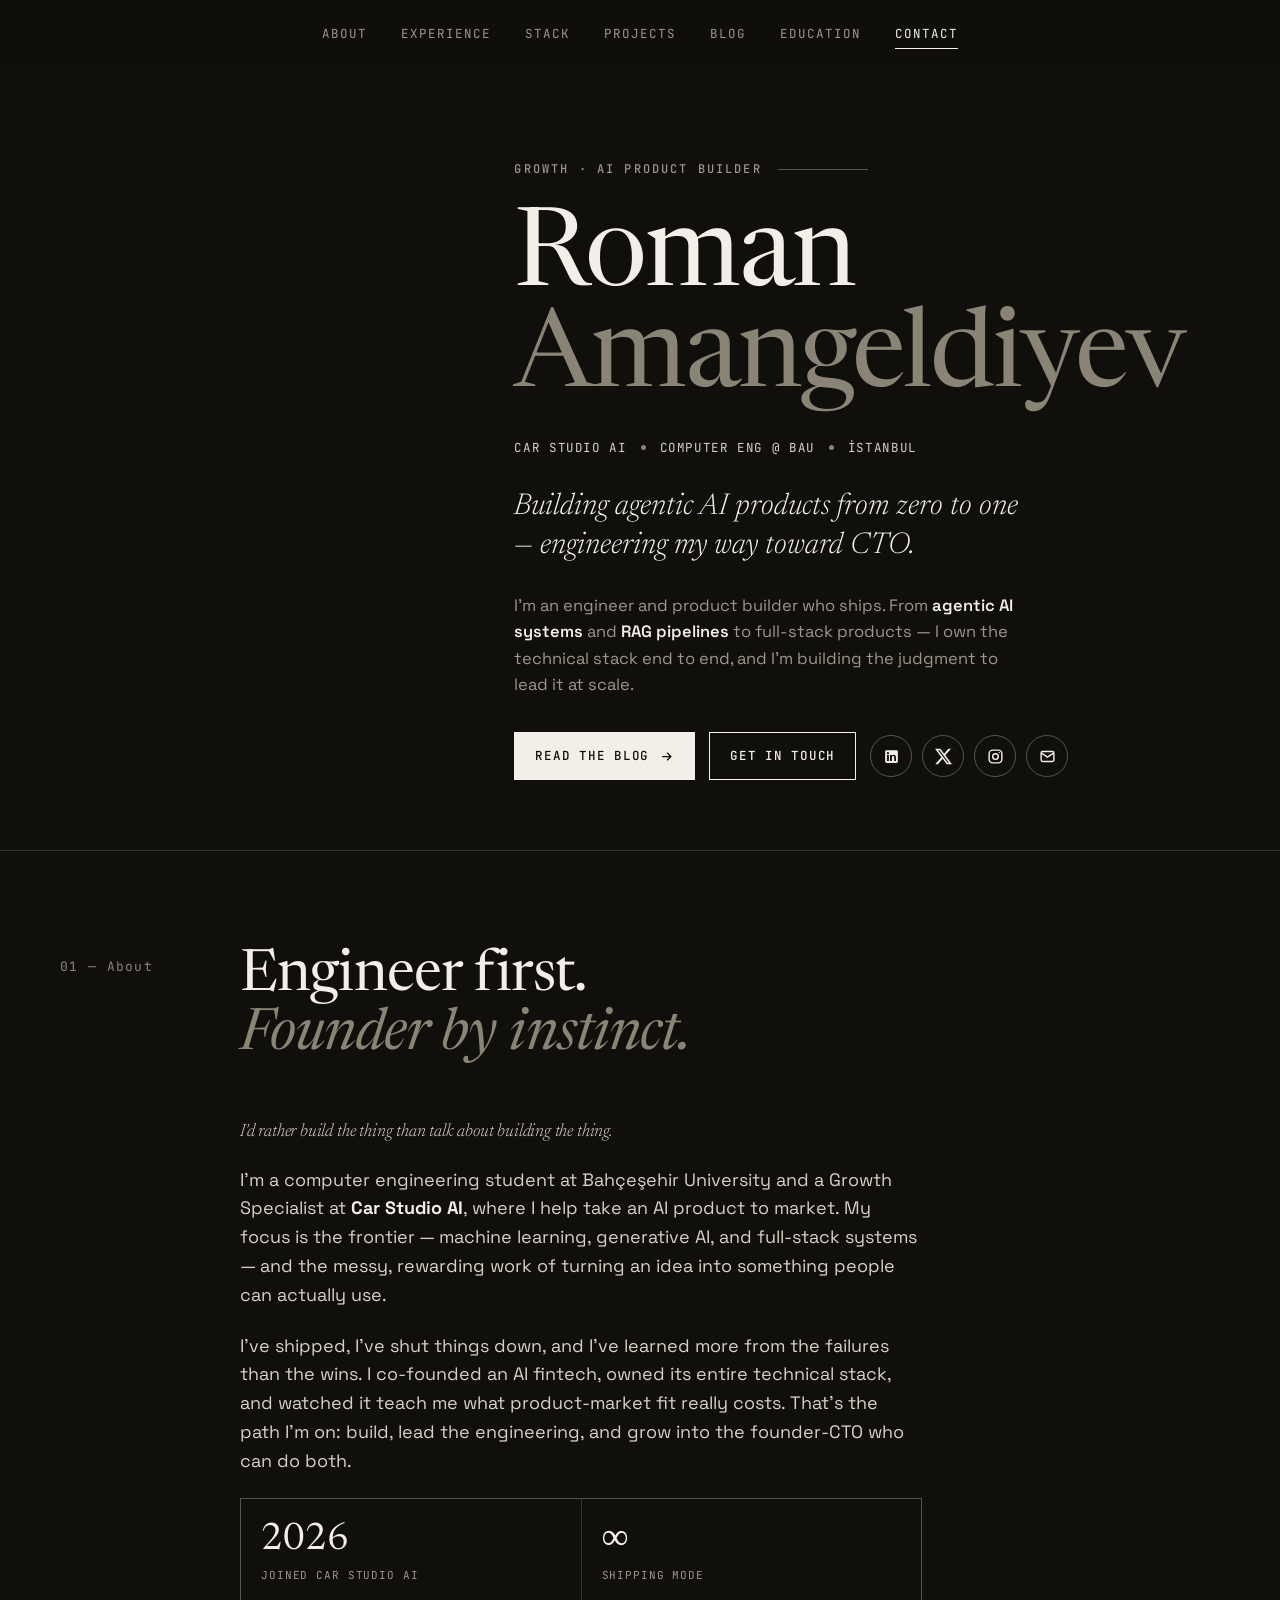
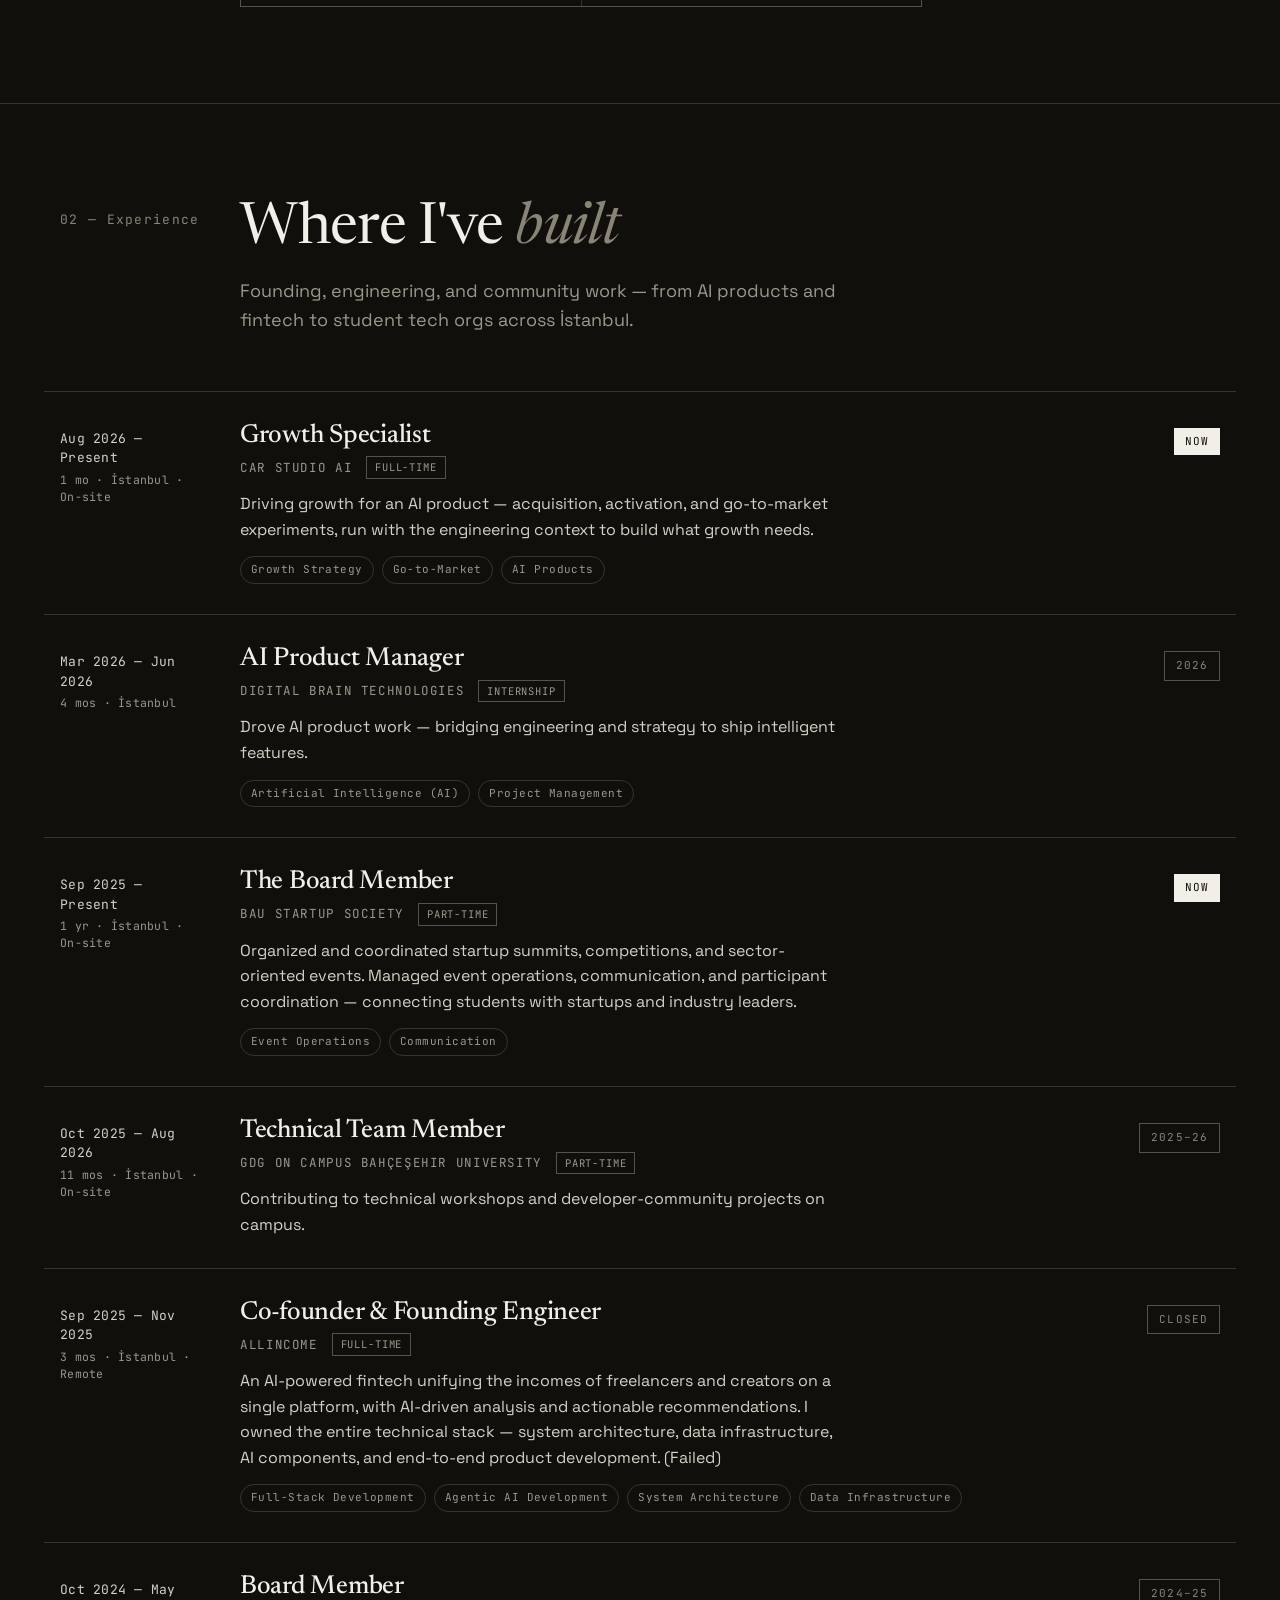
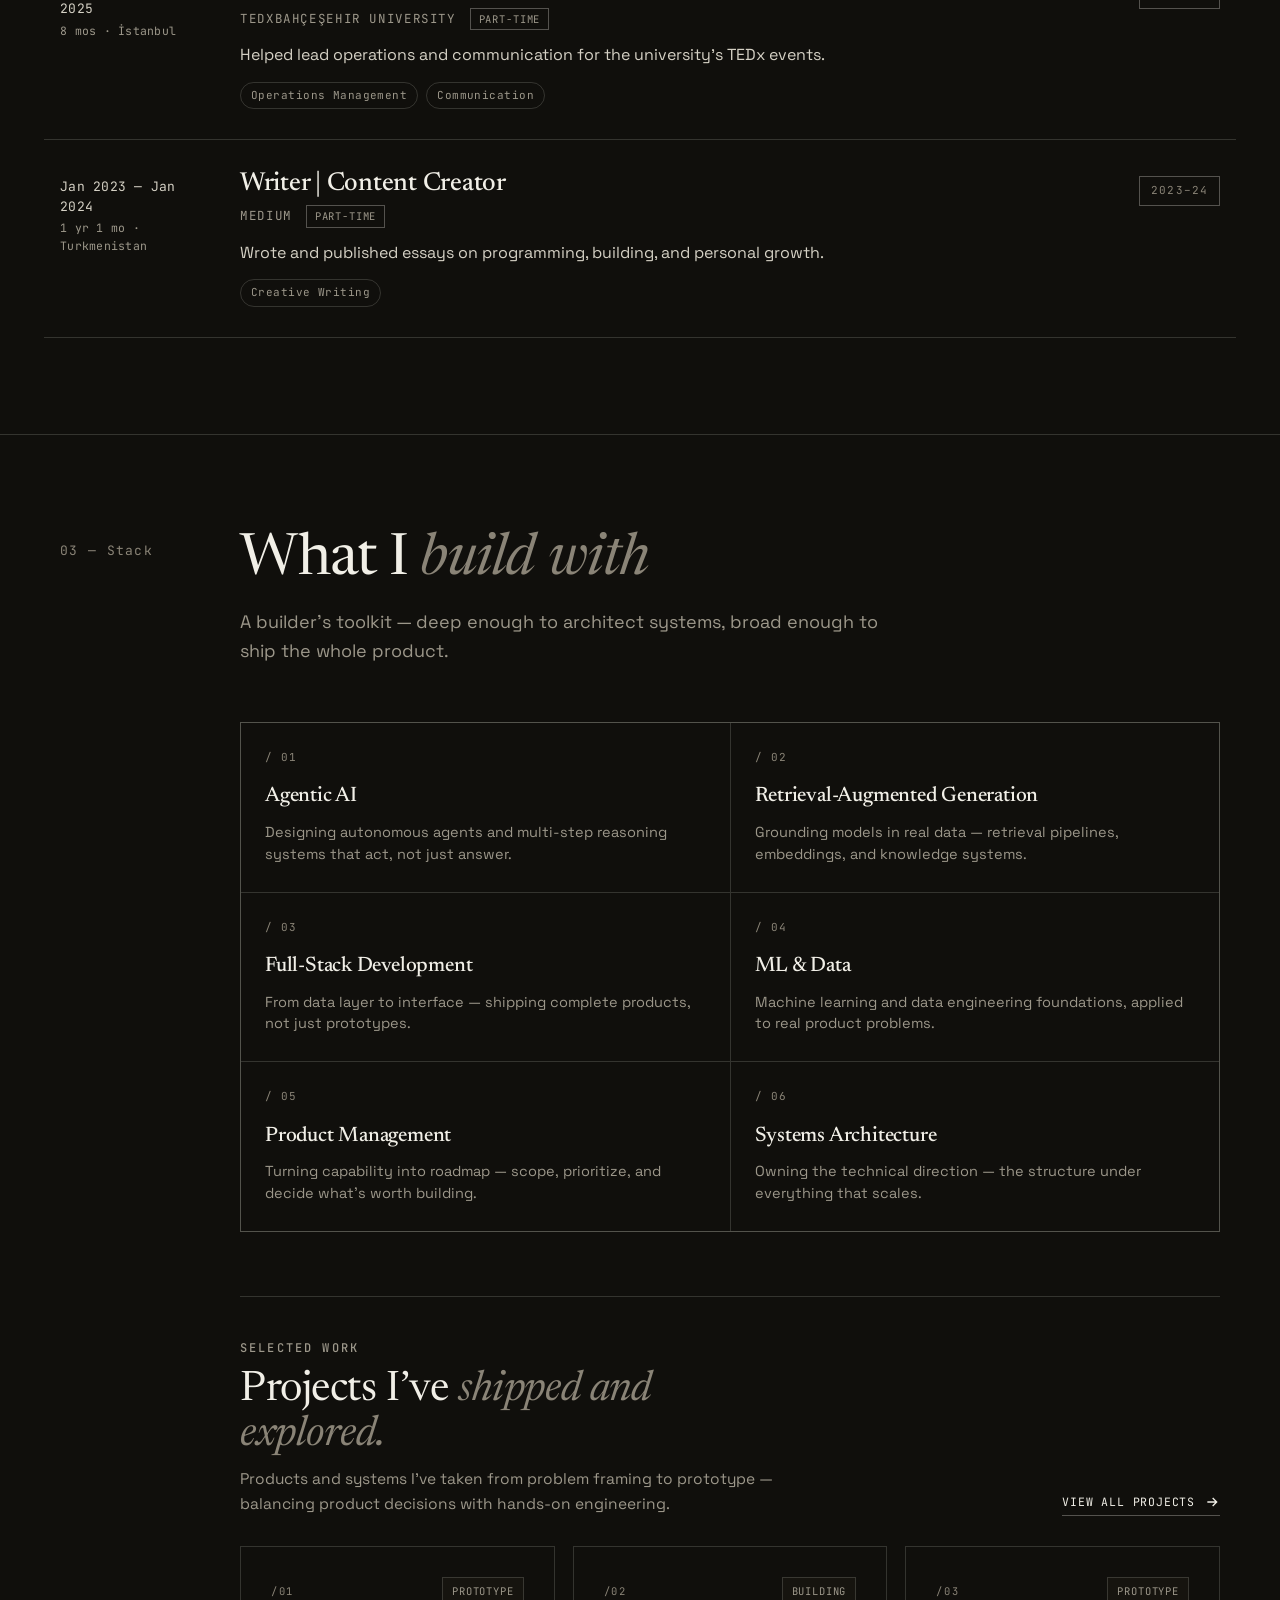
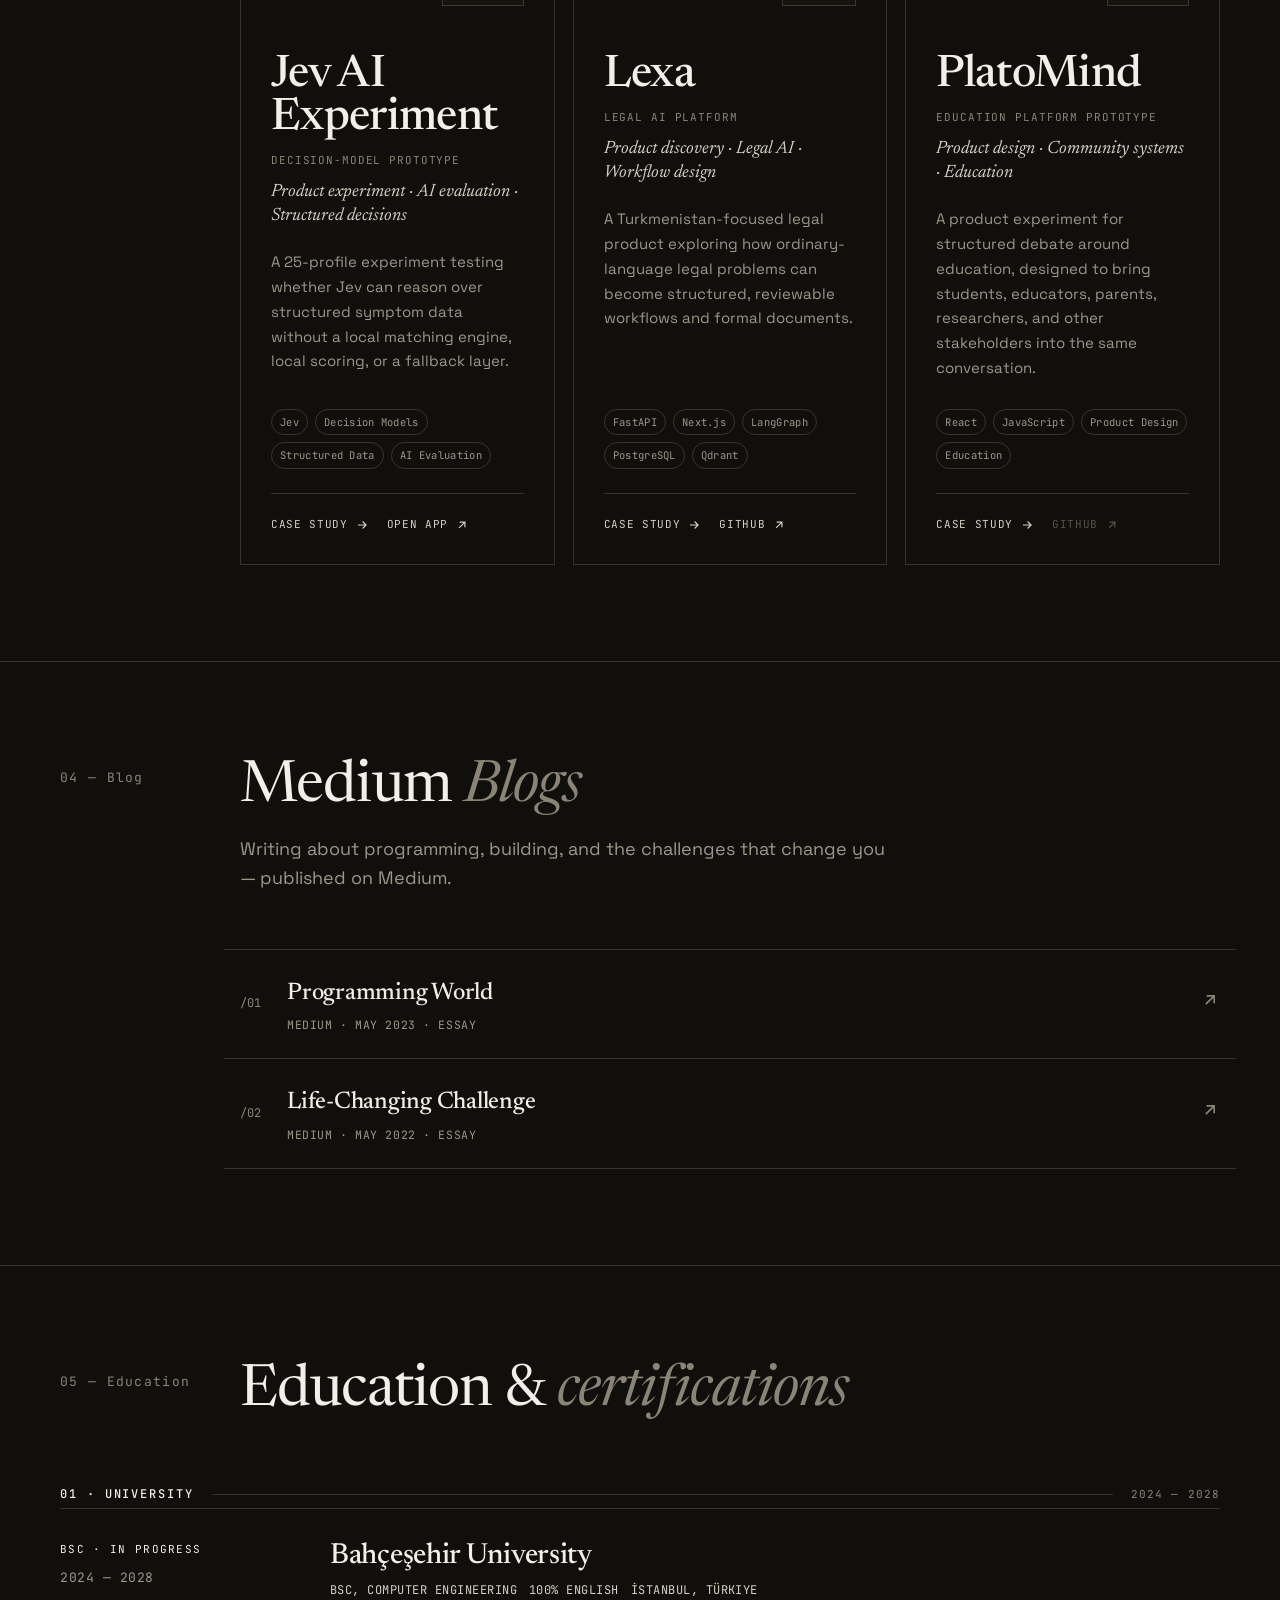
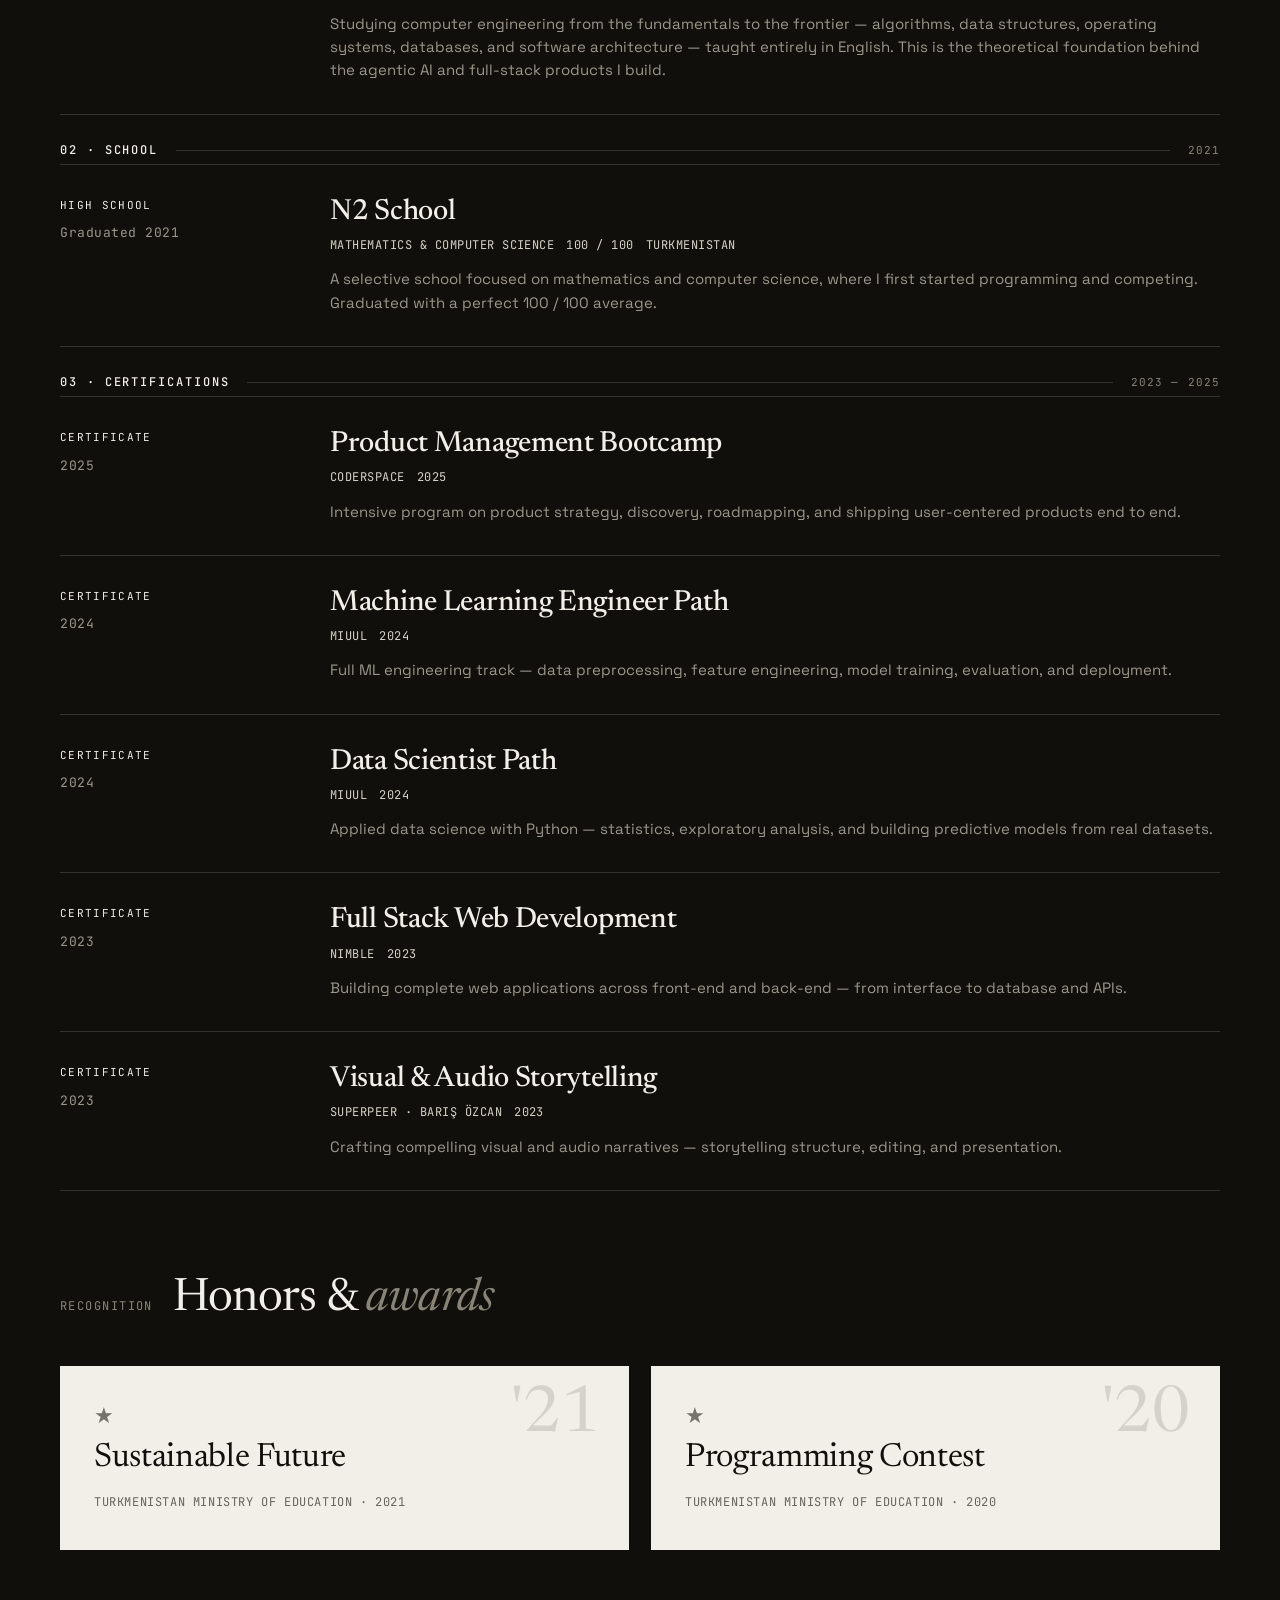
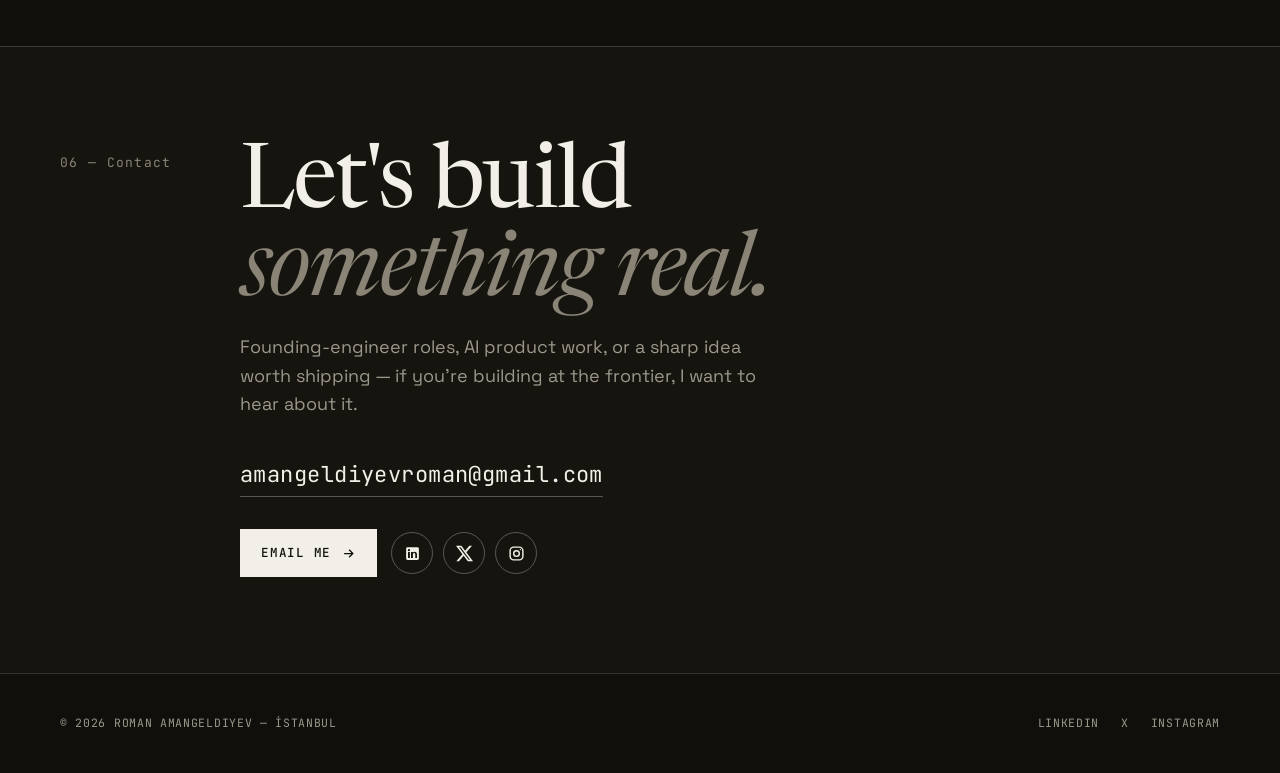
==== commit 1f70e32f: "Reorder community experience entries" ====
--- a/index.html
+++ b/index.html
@@ -197,24 +197,24 @@
         </div>
 
         <div class="role reveal">
-          <div class="when">Oct 2025 — Present<span class="yrs">11 mos · İstanbul · On-site</span></div>
+          <div class="when">Sep 2025 — Present<span class="yrs">1 yr · İstanbul · On-site</span></div>
+          <div class="main">
+            <h3>The Board Member</h3>
+            <div class="org">BAU Startup Society <span class="badge">Part-time</span></div>
+            <p class="desc">Organized and coordinated startup summits, competitions, and sector-oriented events. Managed event operations, communication, and participant coordination — connecting students with startups and industry leaders.</p>
+            <div class="tags"><span>Event Operations</span><span>Communication</span></div>
+          </div>
+          <div class="stamp">Now</div>
+        </div>
+
+        <div class="role reveal">
+          <div class="when">Oct 2025 — Aug 2026<span class="yrs">11 mos · İstanbul · On-site</span></div>
           <div class="main">
             <h3>Technical Team Member</h3>
             <div class="org">GDG on Campus Bahçeşehir University <span class="badge">Part-time</span></div>
             <p class="desc">Contributing to technical workshops and developer-community projects on campus.</p>
           </div>
-          <div class="stamp">Now</div>
-        </div>
-
-        <div class="role reveal">
-          <div class="when">Sep 2025 — Present<span class="yrs">1 yr · İstanbul · On-site</span></div>
-          <div class="main">
-            <h3>Organization Team Member</h3>
-            <div class="org">BAU Startup Society <span class="badge">Part-time</span></div>
-            <p class="desc">Organized and coordinated startup summits, competitions, and sector-oriented events. Managed event operations, communication, and participant coordination — connecting students with startups and industry leaders.</p>
-            <div class="tags"><span>Event Operations</span><span>Communication</span></div>
-          </div>
-          <div class="stamp">Now</div>
+          <div class="stamp muted">2025–26</div>
         </div>
 
         <div class="role reveal">
--- a/styles.css
+++ b/styles.css
@@ -326,7 +326,7 @@
 .project-all-link:hover svg{transform:translateX(4px);}
 
 .project-grid{display:grid;grid-template-columns:repeat(2,minmax(0,1fr));gap:1px;background:var(--line);border:1px solid var(--line);}
-.project-grid-home{grid-template-columns:repeat(3,minmax(0,1fr));}
+.project-grid-home{grid-template-columns:repeat(2,minmax(0,1fr));}
 .project-card{background:var(--paper);min-height:310px;padding:26px;display:flex;flex-direction:column;position:relative;overflow:hidden;transition:background .2s ease,transform .2s ease;}
 .project-card:hover{background:var(--card);}
 .project-card-top{display:flex;align-items:center;justify-content:space-between;gap:16px;margin-bottom:34px;}
@@ -360,14 +360,12 @@
 
 @media(max-width:980px){
   .project-grid-home{grid-template-columns:1fr 1fr;}
-  .project-grid-home .project-card:last-child{grid-column:1/-1;}
 }
 @media(max-width:740px){
   .project-showcase{margin-top:46px;padding-top:32px;}
   .project-showcase-head{grid-template-columns:1fr;align-items:start;}
   .project-all-link{justify-self:start;}
   .project-grid,.project-grid-home{grid-template-columns:1fr;}
-  .project-grid-home .project-card:last-child{grid-column:auto;}
   .project-card{min-height:0;}
   .projects-hero{padding:124px 0 60px;}
   .projects-hero-grid,.projects-archive-head{grid-template-columns:1fr;gap:16px;}
@@ -445,7 +443,7 @@
 /* ---- refined project showcase: product + engineering ---- */
 .project-grid,
 .project-grid-home{
-  grid-template-columns:repeat(2,minmax(0,1fr));
+  grid-template-columns:repeat(3,minmax(0,1fr));
   gap:18px;
   background:transparent;
   border:none;
@@ -531,8 +529,7 @@
 }
 
 @media(max-width:980px){
-  .project-grid-home{grid-template-columns:repeat(2,minmax(0,1fr));}
-  .project-grid-home .project-card:last-child{grid-column:auto;}
+  .project-grid,.project-grid-home{grid-template-columns:repeat(2,minmax(0,1fr));}
 }
 @media(max-width:760px){
   .project-grid,.project-grid-home{grid-template-columns:1fr;}
@@ -540,3 +537,4 @@
   .project-card-top{margin-bottom:34px;}
   .project-card h3{font-size:36px;}
 }
+
